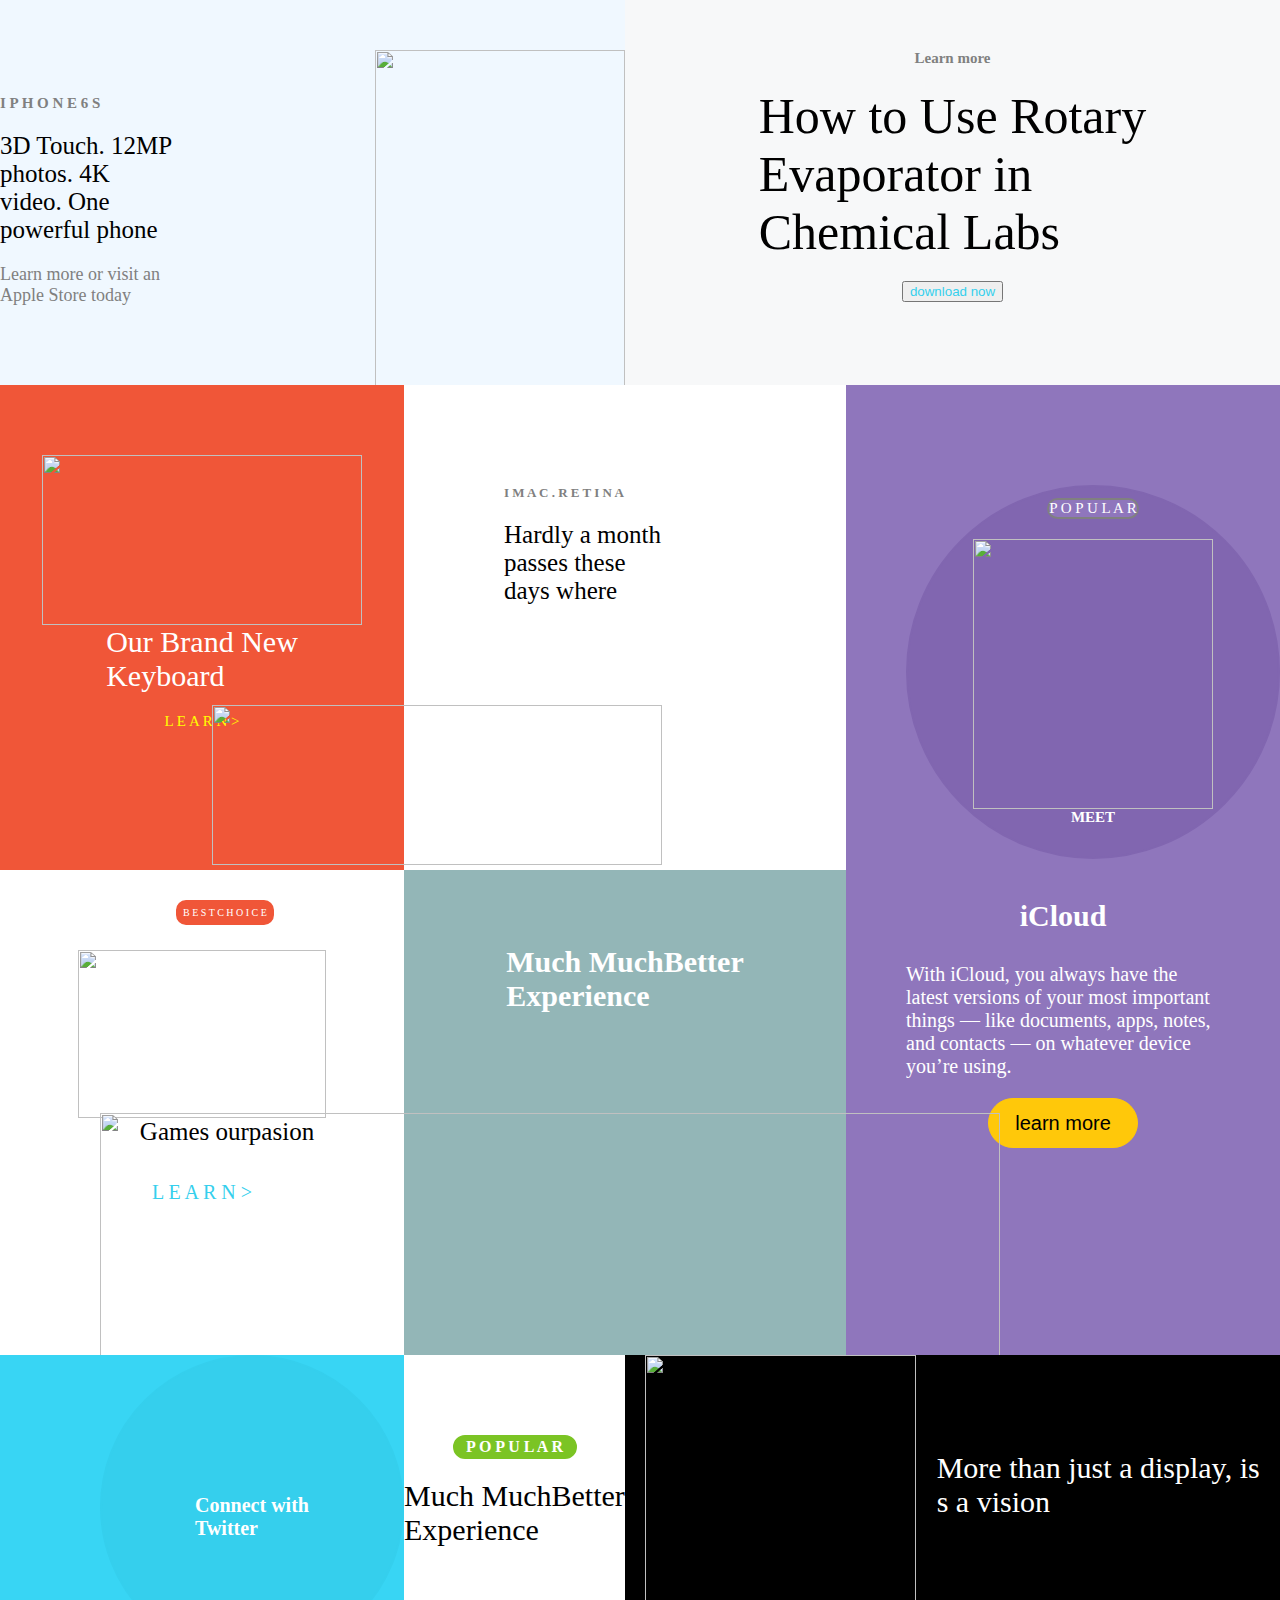
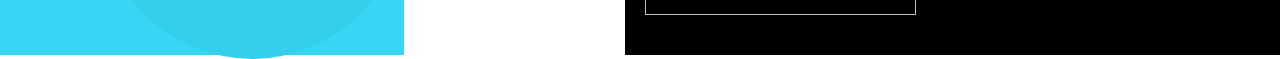
==== website/index.html @ 47e5fe64 "first" ====
<!DOCTYPE html>
<html lang="en">
  <head>
    <meta charset="UTF-8" />
    <meta name="viewport" content="width=device-width, initial-scale=1.0" />
    <link rel="stylesheet" href="index.css" />
    <title>Document</title>
  </head>

  <body>
    <div class="container">
      <div class="item">
        <div class="main-container1">
          <div class="container1">
            <h3>I P H O N E 6 S</h3>
            <p>
              3D Touch. 12MP photos. 4K <br />
              video. One powerful phone
            </p>
            <p class="lear">Learn more or visit an Apple Store today</p>
          </div>
          <img
            class="photo1"
            src="https://uploads-ssl.webflow.com/5bc242f45a5ed923b1704210/5bc2f42d9f9d5c2db96e7aa2_Img.png"
            alt=""
          />
        </div>
      </div>
      <!-- fuisahfuihfu -->
      <div class="item">
        <div class="main-container2">
          <h3>Learn more</h3>
          <p class="how">
            How to Use Rotary <br />
            Evaporator in <br />
            Chemical Labs
          </p>
          <button>download now</button>
        </div>
      </div>
      <!-- 3dah -->
      <div class="item">
        <div class="main-container3">
          <img
            class="photo2"
            src="https://uploads-ssl.webflow.com/5bc242f45a5ed923b1704210/5bc2f42e5b2ebf1f70525e52_Keyboard.png"
            alt=""
          />
          <p class="our">
            Our Brand New <br />
            Keyboard
          </p>
          <p class="learn">L E A R N ></p>
        </div>
      </div>
      <!-- ufhidsafia -->
      <div class="item">
        <div class="main-container4">
          <div class="main">
            <h1 class="imac">I M A C . R E T I N A</h1>
            <p>
              Hardly a month <br />
              passes these <br />
              days where
            </p>

            <img
              class="photo3"
              src="https://uploads-ssl.webflow.com/5bc242f45a5ed923b1704210/5bc4451fac429126a5d9f264_Macintosh.png"
              alt=""
            />
          </div>
          <div class="container2">
            <p class="apple">
              Apple may be experimenting in the virtual reality space. The
              company has been granted a patent for a head-mounted virtual
              reality device that would use the iPhone screen as the display.
            </p>
            <p class="now">D O W N L O A D N O W ></p>
          </div>
        </div>
      </div>
      <!-- fjbshjafb -->
      <div class="item">
        <div class="main2">
          <div class="popular">
            <div class="popu">P O P U L A R</div>

            <img
              class="photo4"
              src="https://uploads-ssl.webflow.com/5bc242f45a5ed923b1704210/5bc2f42de46b0e56a5607bd7_Floppy.png"
              alt=""
            />
            <h3 class="meet">MEET</h3>
          </div>
          <div class="container6">
            <h4 class="cloud">iCloud</h4>
            <p class="with">
              With iCloud, you always have the latest versions of your most
              important things — like documents, apps, notes, and contacts — on
              whatever device you’re using.
            </p>
            <button class="learnmore">learn more</button>
          </div>
        </div>
      </div>
      <!-- fjdsfdhfiostg -->
      <div class="item">
        <div class="main-container5">
          <img
            class="photo5"
            src="https://uploads-ssl.webflow.com/5bc242f45a5ed923b1704210/5bc2f42dccad941a506d145c_Controller.png"
            alt=""
          />
          <p class="games">Games ourpasion</p>
          <p class="lea">L E A R N ></p>
        </div>
      </div>
      <!-- fdshfuia -->
      <div class="item">
        <div class="main-container6">
          <p class="best">B E S T C H O I C E</p>
          <h1 class="pj">
            Much MuchBetter <br />
            Experience
          </h1>

          <img
            class="photo6"
            src="https://uploads-ssl.webflow.com/5bc242f45a5ed923b1704210/5bc2e078ccad94811f6d0da3_iPad%20Pro.png"
            alt=""
          />
        </div>
      </div>

      <!-- fsdoaifs -->
      <div class="item">
        <div class="main-container8">
          <img
            src="https://uploads-ssl.webflow.com/5bc242f45a5ed923b1704210/5bc2f42dac429123bdd925dc_twitter.png"
            alt=""
          />
          <h5 class="connect">
            Connect with <br />
            Twitter
          </h5>
        </div>
      </div>

      <div class="item">
        <div class="main-container9">
          <h4 class="pop">P O P U L A R</h4>
          <p class="much">Much MuchBetter Experience</p>
        </div>
      </div>

      <!-- fkdshfiudsa -->
      <div class="item">
        <div class="main-container10">
          <img
            class="photo8"
            src="https://uploads-ssl.webflow.com/5bc242f45a5ed923b1704210/5bc2f42eccad9470ed6d145d_TV.png"
            alt=""
          />
          <p class="more">
            More than just a display, is <br />
            s a vision
          </p>
        </div>
      </div>
    </div>
  </body>
</html>
---- website/index.css ----
* {
  margin: 0;
}
.container {
  display: grid;
  grid-template-columns: repeat(4, 1fr);
  grid-template-rows: 385px 485px 485px 300px;
}
.item {
  background-color: grey;
}
.item:nth-child(1) {
  grid-column: 1 / span 2;
  background-color: aliceblue;
}
.item:nth-child(2) {
  grid-column: 3 / span 5;

  background-color: #f7f8f9;
}
.item:nth-child(3) {
  grid-column: 1/2;
  background-color: #f05638;
}
.item:nth-child(4) {
  grid-column: 2/4;
  background-color: white;
}
.item:nth-child(5) {
  grid-row: 2/4;
  grid-column: 4/5;
  background-color: #8f76bc;
}
.item:nth-child(6) {
  grid-column: 1/2;
  background-color: white;
}
.item:nth-child(7) {
  grid-column: 2/4;
  background-color: #93b6b7;
}
.item:nth-child(8) {
  grid-column: 1/2;
  background-color: #38d5f4;
}
.item:nth-child(9) {
  grid-column: 2/3;
  background-color: white;
}
.item:nth-child(10) {
  grid-column: 3/5;
  background-color: black;
}
.photo1 {
  width: 250px;
  height: 350px;
  margin-top: 50px;
}
.photo2 {
  width: 320px;
  height: 170px;
}
.photo3 {
  width: 450px;
  height: 160px;
  margin-left: -292px;
  margin-top: 100px;
}
.photo4 {
  width: 240px;
  height: 270px;
}
.photo5 {
  width: 248px;
  height: 168px;
}
.photo6 {
  width: 900px;
  height: 320px;
  margin-top: 100px;
  margin-right: 150px;
}
.photo8 {
  width: 271px;
  height: 260px;
}
.main-container1 {
  display: flex;
  justify-content: center;
  align-items: center;
  gap: 200px;
}

h3 {
  color: grey;
  margin-bottom: 20px;
  font-size: 15px;
}
p {
  font-size: 25px;
}
.lear {
  color: grey;
  font-size: 18px;
  margin-top: 20px;
}
button {
  color: #35cfed;
  margin-top: 20px;
  cursor: pointer;
}
.main-container2 {
  display: flex;
  justify-content: center;
  align-items: center;
  flex-direction: column;
  margin-top: 50px;
}
.how {
  font-size: 50px;
}
.main-container3 {
  display: flex;
  justify-content: center;
  align-items: center;
  flex-direction: column;
  margin-top: 70px;
}
.our {
  color: white;
  font-size: 30px;
}
.learn {
  color: yellow;
  background-color: #f05638;
  font-size: 15px;
  margin-top: 20px;
  cursor: pointer;
}
.main-container4 {
  display: flex;
  gap: 200px;
  padding: 100px;
}
.apple {
  color: grey;
  font-size: 18px;
}
.main {
  display: flex;

  flex-direction: column;
}
.popular {
  border: 2px solid #8166b0;
  width: 370px;
  height: 370px;
  background-color: #8166b0;
  display: flex;
  align-items: center;
  justify-content: center;
  border-radius: 50%;
  margin-left: 60px;
  margin-top: 100px;
  flex-direction: column;
}
.now {
  color: #38d5f4;
  font-size: 12px;
  margin-top: 20px;
  cursor: pointer;
}
.imac {
  color: grey;
  font-size: 13px;
  margin-bottom: 20px;
}
.popu {
  border: 2px solid grey;
  color: white;
  background-color: #8f76bc;
  border-radius: 30px;
  font-size: 15px;
  margin-bottom: 20px;
}
.container6 {
  display: flex;
  justify-content: center;
  align-items: center;
  flex-direction: column;
}
.cloud {
  color: white;
  font-size: 30px;
  margin-top: 40px;
}
.with {
  color: white;
  margin-right: 60px;
  margin-left: 60px;
  margin-top: 30px;
  font-size: 20px;
}
.learnmore {
  border: 1px solid #ffc80a;
  width: 150px;
  height: 50px;
  border-radius: 30px;
  color: black;
  background-color: #ffc80a;
  font-size: 20px;
  cursor: pointer;
}
.meet {
  color: white;
}
.main-container5 {
  display: flex;
  justify-content: center;
  align-items: center;
  flex-direction: column;
  margin-top: 80px;
}
.games {
  color: black;
  margin-left: 50px;
}
.best {
  background-color: #f05638;
  color: white;
  border: 2px solid #f05638;
  font-size: 10px;
  padding: 5px;
  border-radius: 10px;
  margin-left: -800px;
  margin-top: 30px;
}
.lea {
  color: #35cfed;
  margin-top: 35px;
  background-color: white;
  font-size: 20px;
  cursor: pointer;
}
.pj {
  font-size: 30px;
  color: white;
  margin-top: 20px;
}
.main-container6 {
  display: flex;
  justify-content: center;
  align-items: center;
  flex-direction: column;
}
.main-container8 {
  border: 2px solid #35cfed;
  width: 300px;
  height: 300px;
  border-radius: 50%;
  background-color: #35cfed;
  display: flex;
  justify-content: center;
  align-items: center;
  margin-left: 100px;
  flex-direction: column;
}
.connect {
  color: white;
  font-size: 20px;
  margin-top: 20px;
}
.pop {
  border: 2px solid #7bc424;
  width: 120px;
  height: 20px;
  border-radius: 30px;
  color: white;
  background-color: #7bc424;
  display: flex;
  justify-content: center;
  align-items: center;
}
.much {
  font-size: 30px;
  color: black;
  margin-top: 20px;
}
.main-container9 {
  display: flex;
  justify-content: center;
  align-items: center;
  flex-direction: column;
  margin-top: 80px;
}
.more {
  color: white;
  font-size: 30px;
  display: flex;
  justify-content: center;
  align-items: center;
}
.main-container10 {
  display: flex;
  justify-content: space-evenly;
}

@media screen and (max-width: 1000px) {
  .container {
    grid-template-columns: repeat(2, 1fr);
  }

  .item:nth-child(1) {
    grid-column: 1 /5;
  }
  .item:nth-child(2) {
    grid-column: 1 /5;
  }
  .item:nth-child(3) {
    grid-row: 4/3;
  }
  .item:nth-child(4) {
    grid-column: 1 / span 5;
    grid-row: 4 / span 5;
  }
  .item:nth-child(6) {
    grid-row: auto;
    grid-column: 3/5;
  }
  .item:nth-child(5) {
    grid-column-start: 3;
    grid-column-end: 3;
    grid-row-start: 8;
    grid-row-end: 12;
    background-color: #8f76bc;
  }
  .item:nth-child(8) {
    grid-column: 1/2;
    grid-row-start: 8;
    background-color: #38d5f4;
  }
  .item:nth-child(9) {
    grid-column: 1/5;
    background-color: white;
  }
  .item:nth-child(10) {
    grid-column: 1/5;
    background-color: black;
  }
  .much {
    color: black;
  }
  .pj {
    color: black;
  }
  .main-container5 {
    width: 404px;
    height: 485px;
  }
  .item:nth-child(7) {
    grid-column: 3/1;
    grid-row-start: 8;
    background-color: #38d5f4;
    background-color: #93b6b7;
    display: none;
  }
}
@media screen and (max-width: 600px) {
  .container {
    grid-template-columns: repeat(1, 1fr);
  }

  .item:nth-child(1) {
    grid-column: 1 /5;
    background-color: aliceblue;
  }
  .item:nth-child(2) {
    grid-column: 1 /5;
    grid-row: 2 / 2;

    background-color: #f7f8f9;
  }
  .item:nth-child(3) {
    grid-column: 1/5;
    background-color: #f05638;
  }
  .item:nth-child(4) {
    grid-column: 1/5;
    background-color: white;
  }
  .item:nth-child(5) {
    grid-row: 1/5;
    grid-row: 4/5;
    display: none;
    background-color: #8f76bc;
  }
  .item:nth-child(6) {
    grid-column: 1/2;
    background-color: white;
  }
  .item:nth-child(7) {
    grid-column: 2/4;
    background-color: #93b6b7;
  }
  .item:nth-child(8) {
    grid-column: 1/5;
    background-color: #38d5f4;
  }
  .item:nth-child(9) {
    grid-column: 1/5;
    background-color: white;
  }
  .item:nth-child(10) {
    grid-column: 1/5;
    background-color: black;
  }
  .main-container1 {
    display: flex;
    justify-content: center;
    align-items: center;
    flex-direction: column;
    gap: 10px;
  }
}
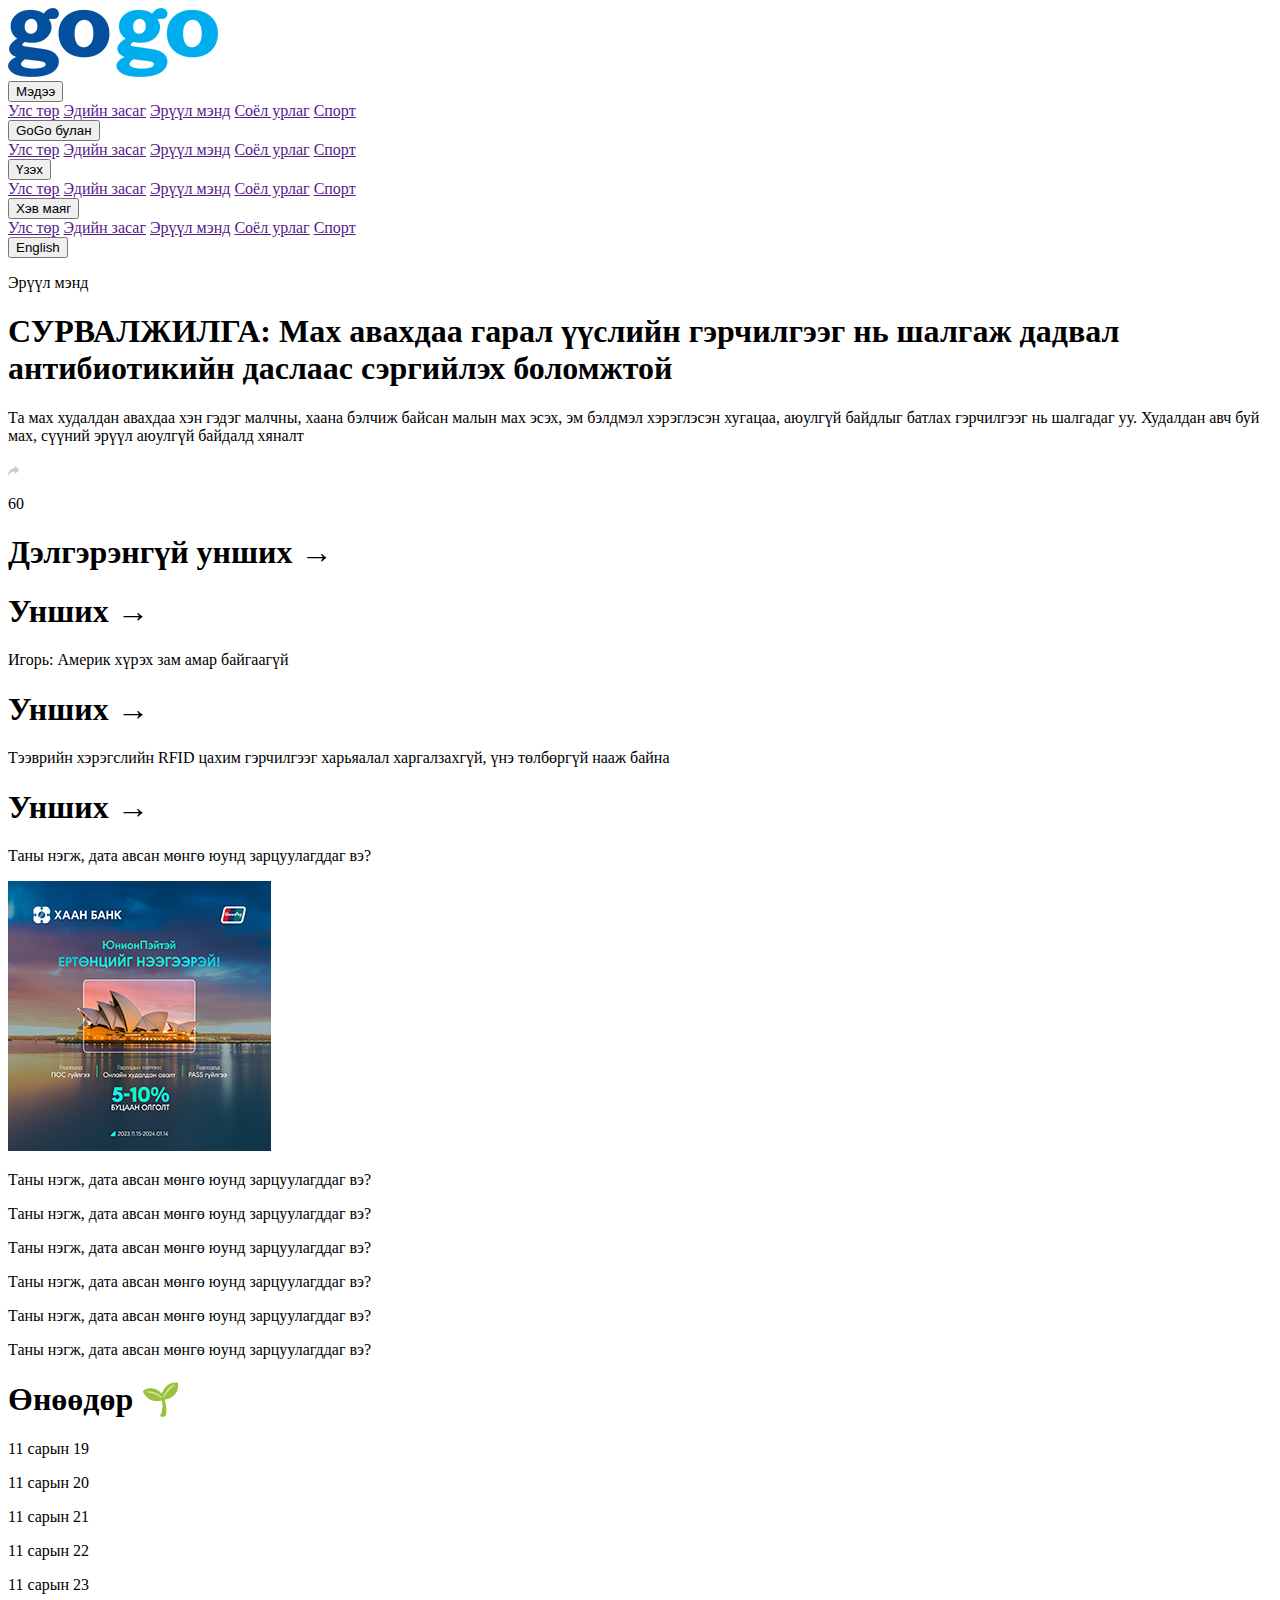
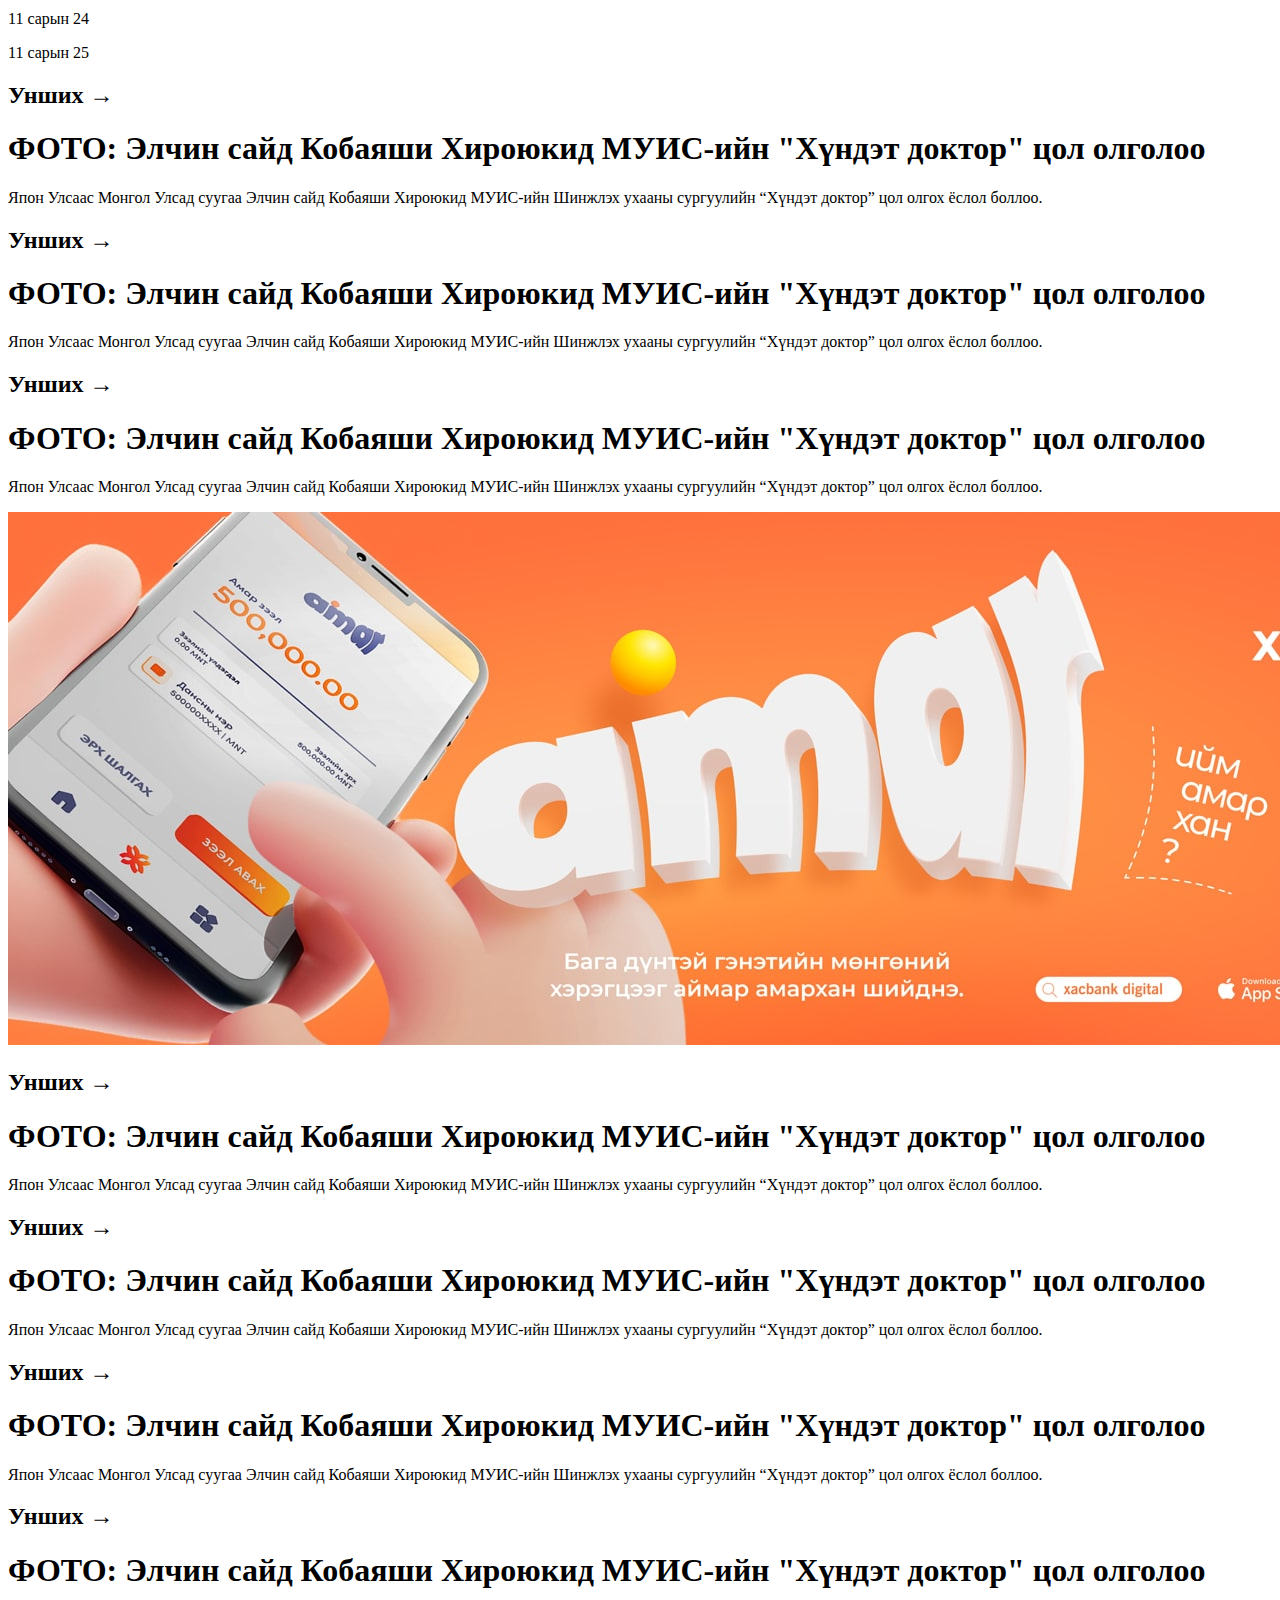
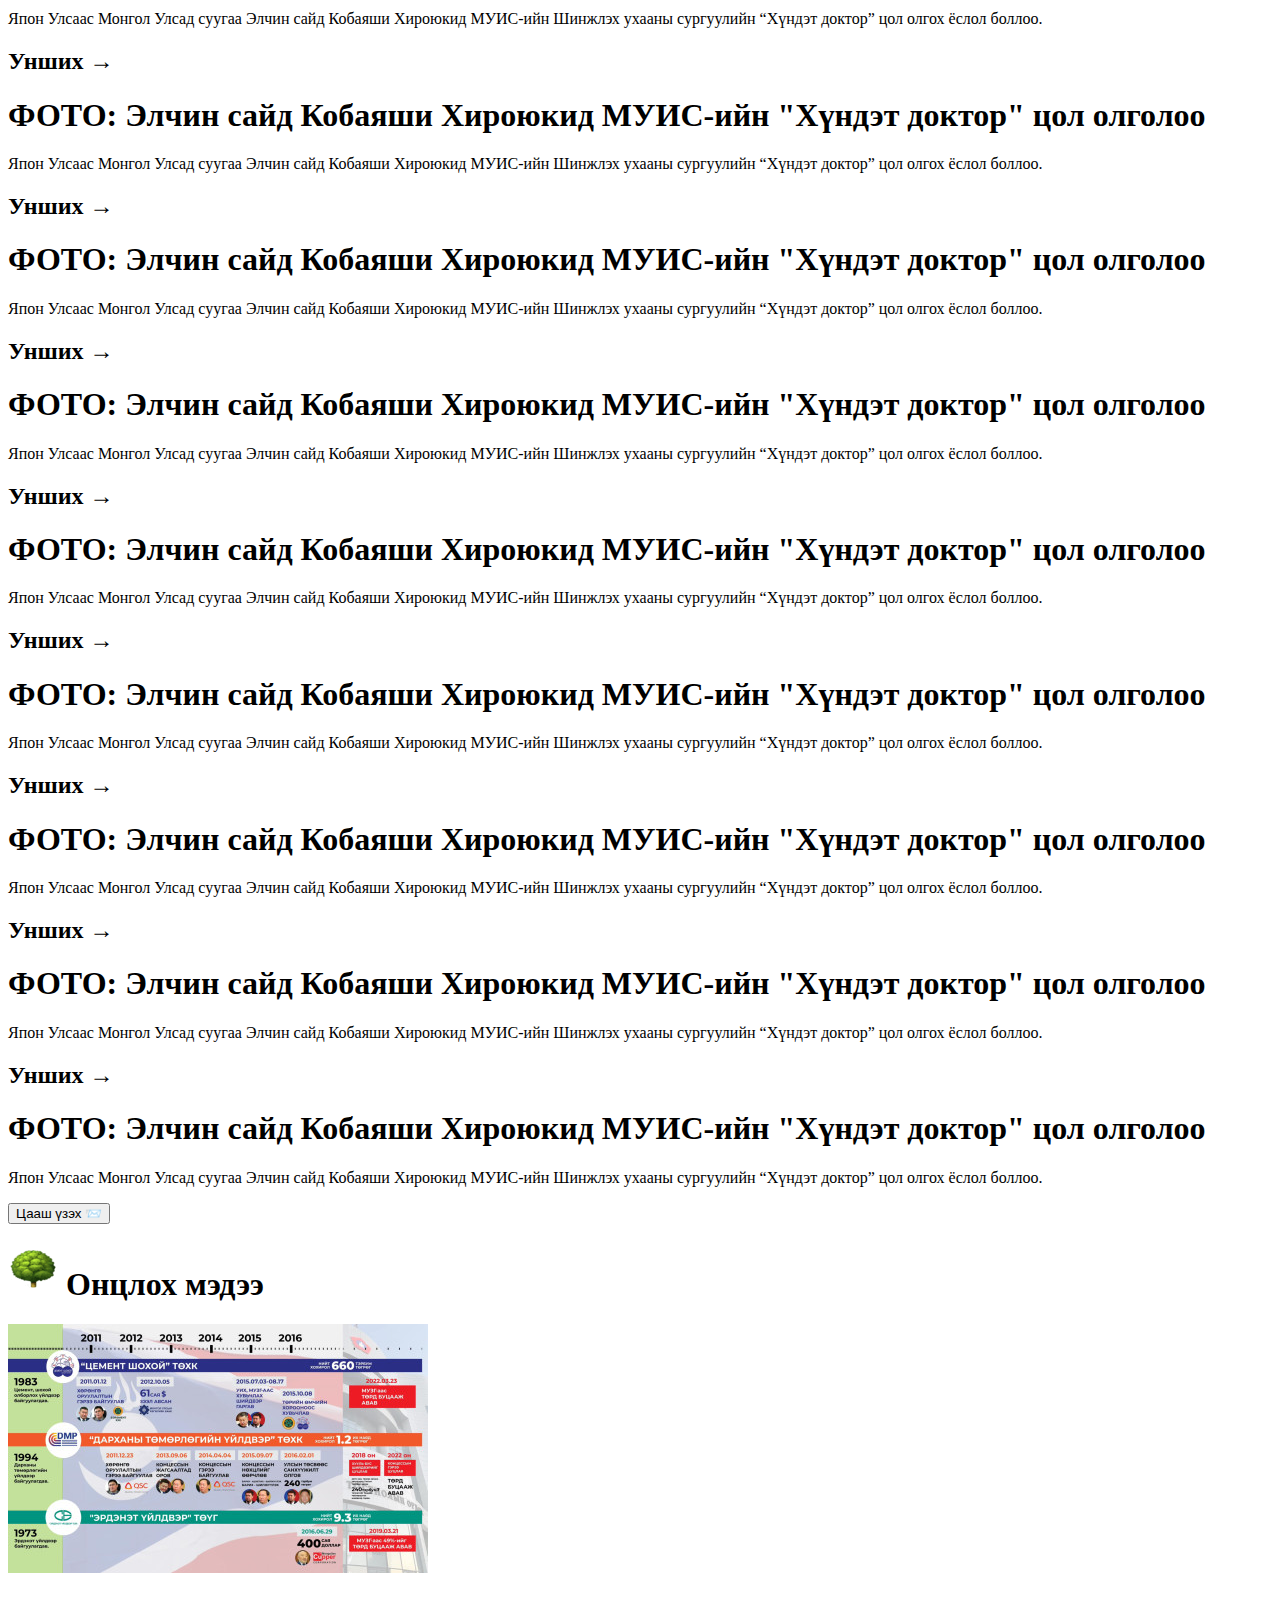
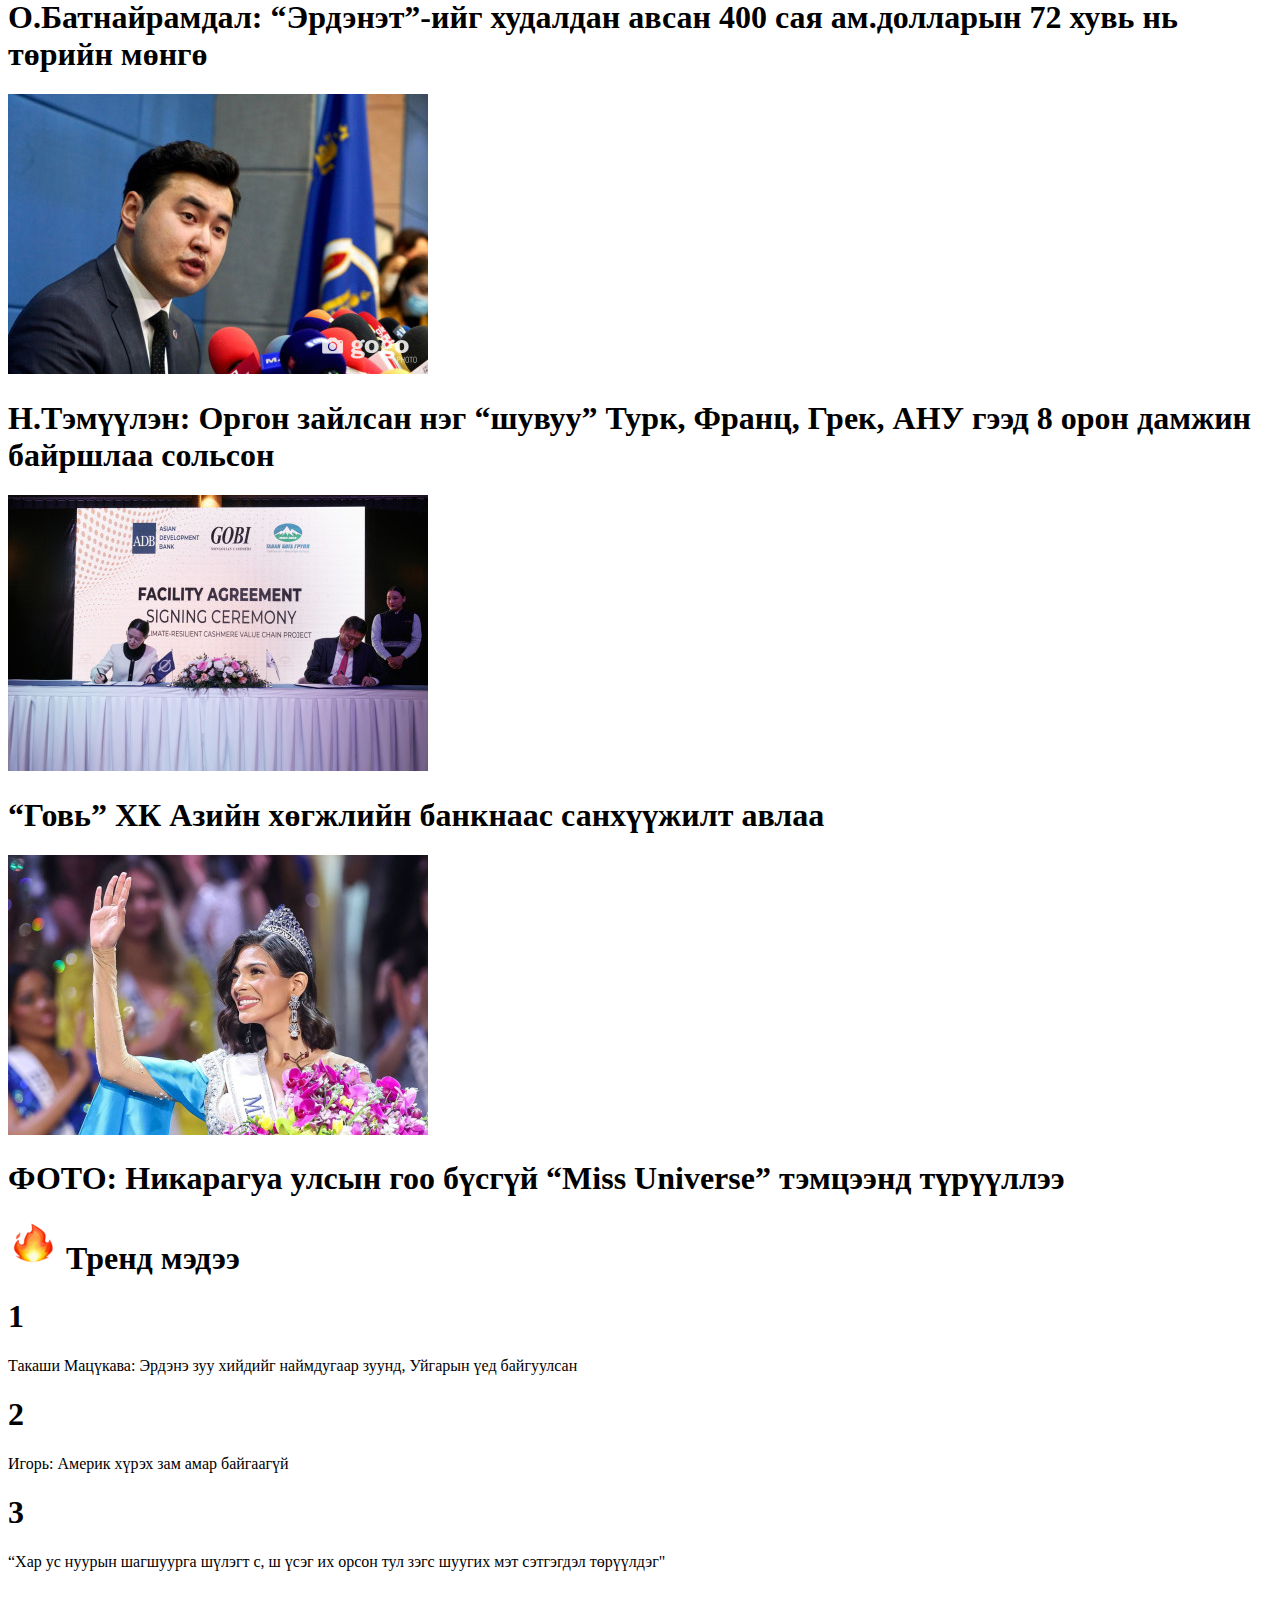
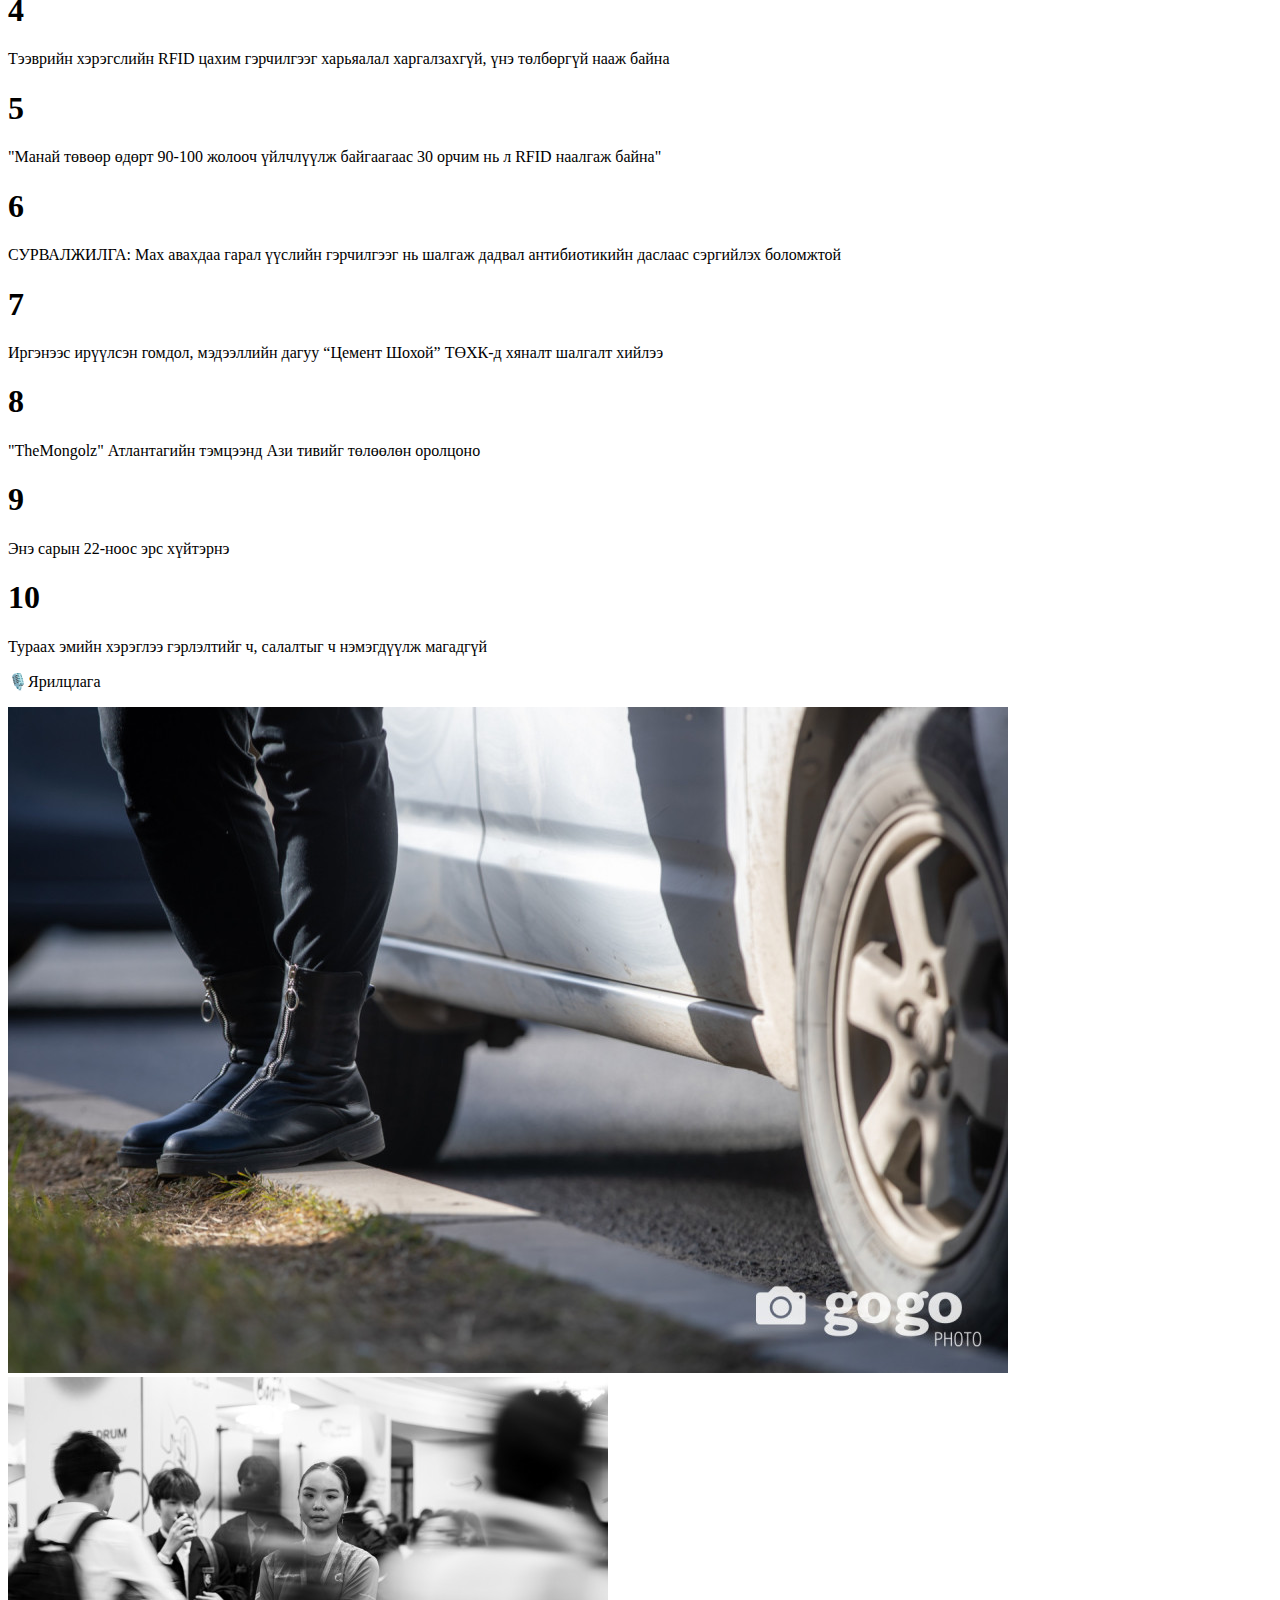
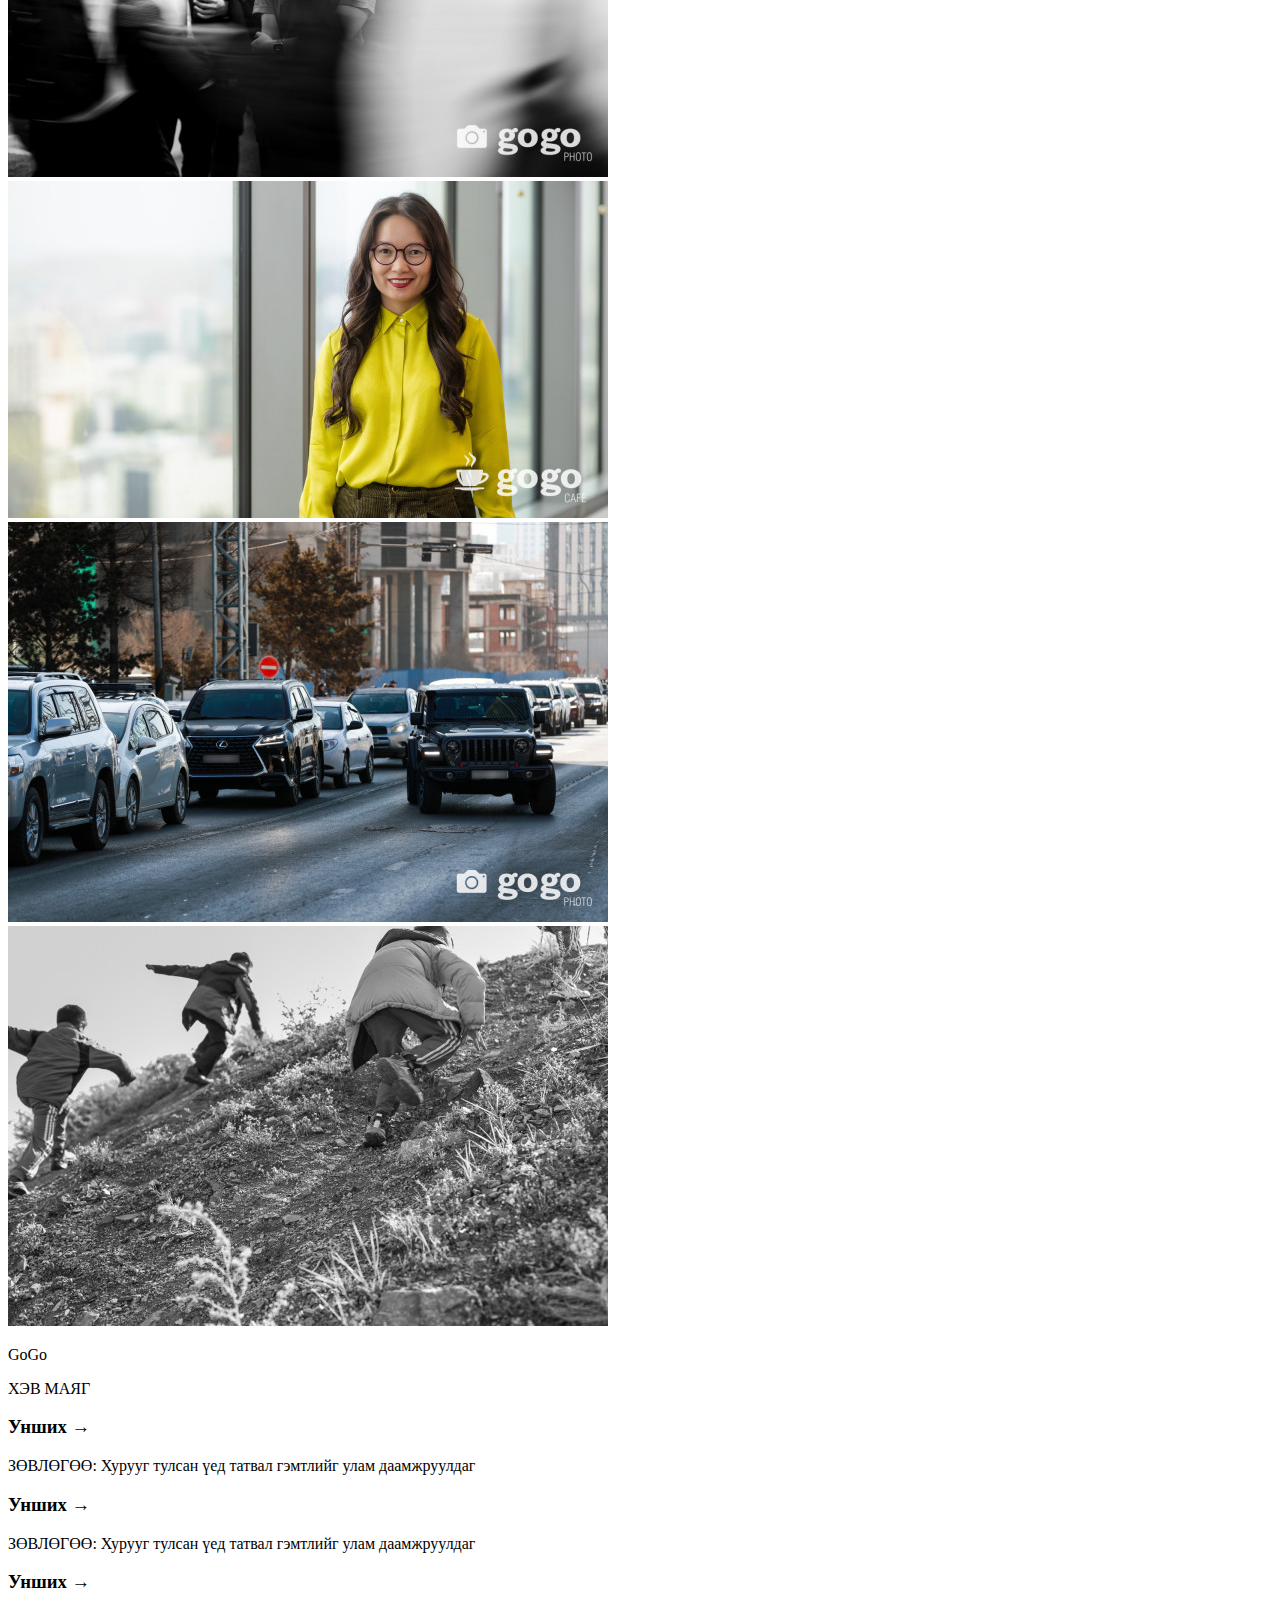
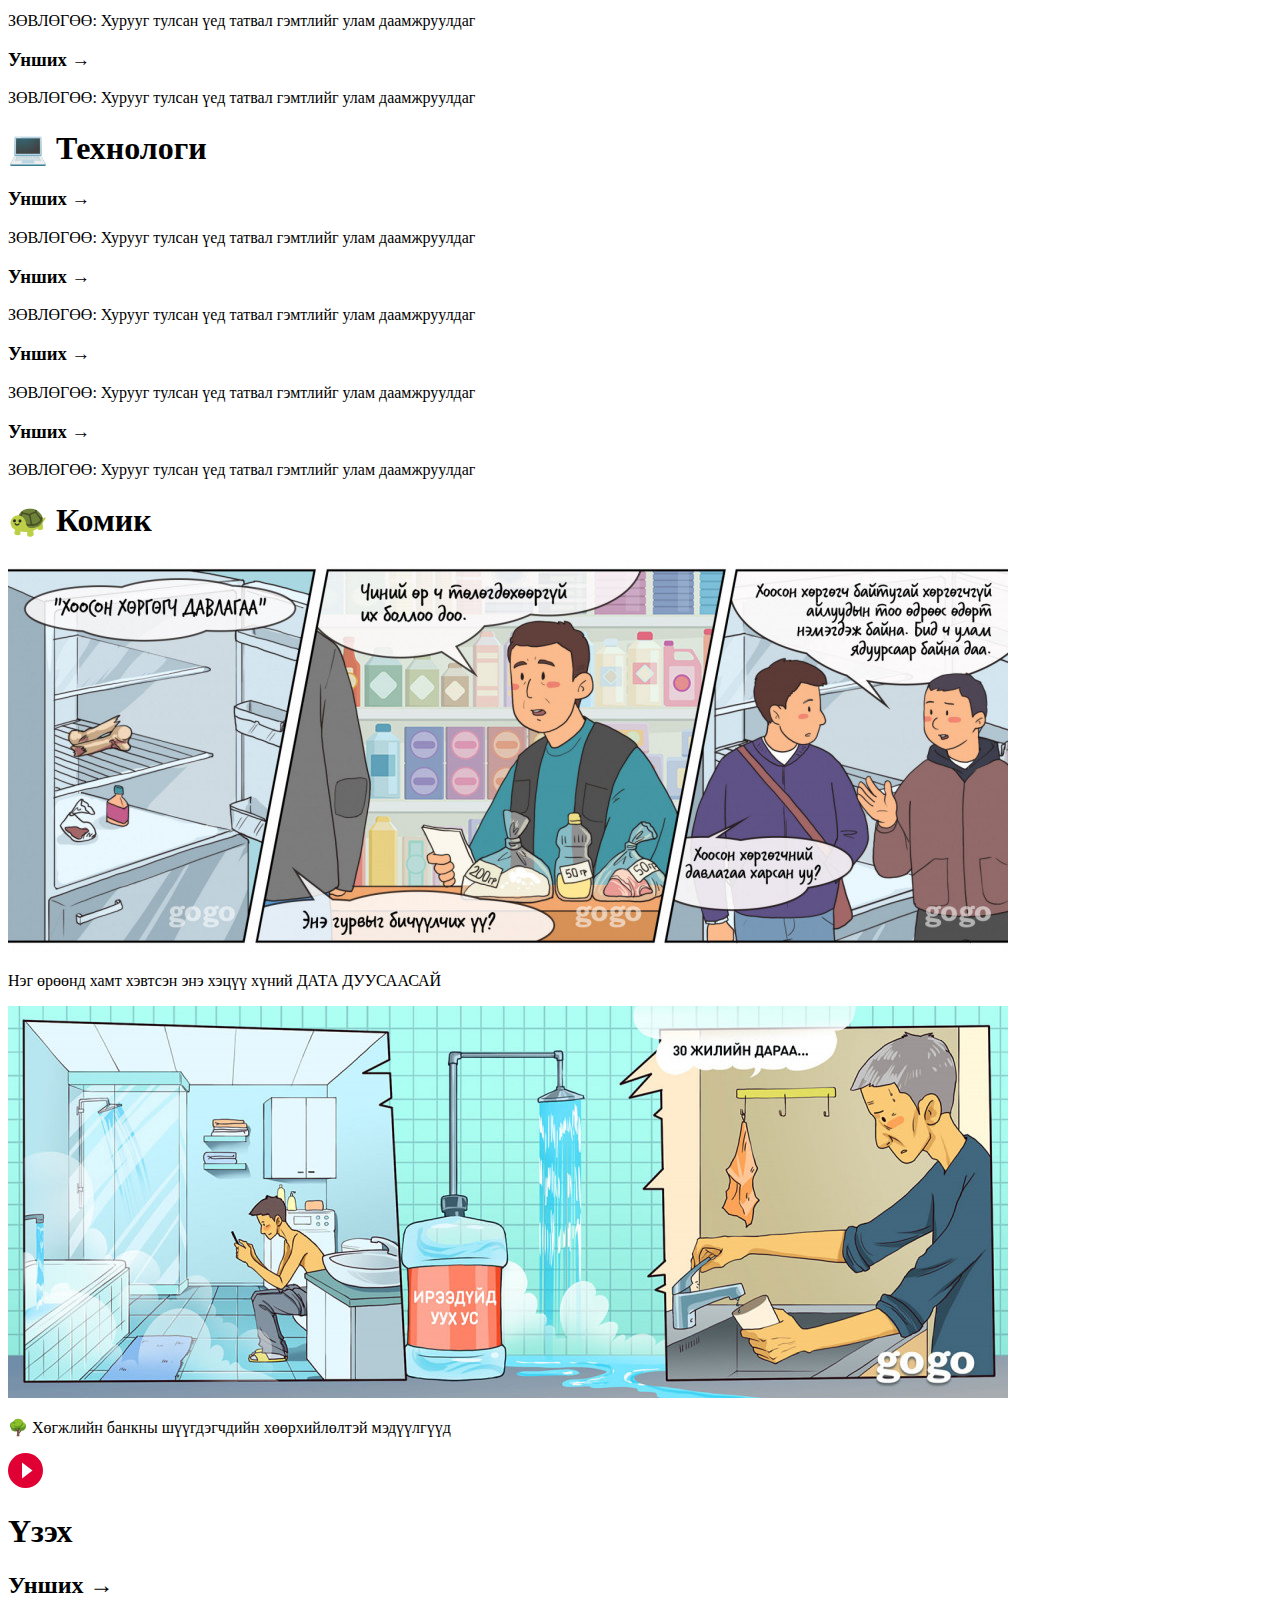
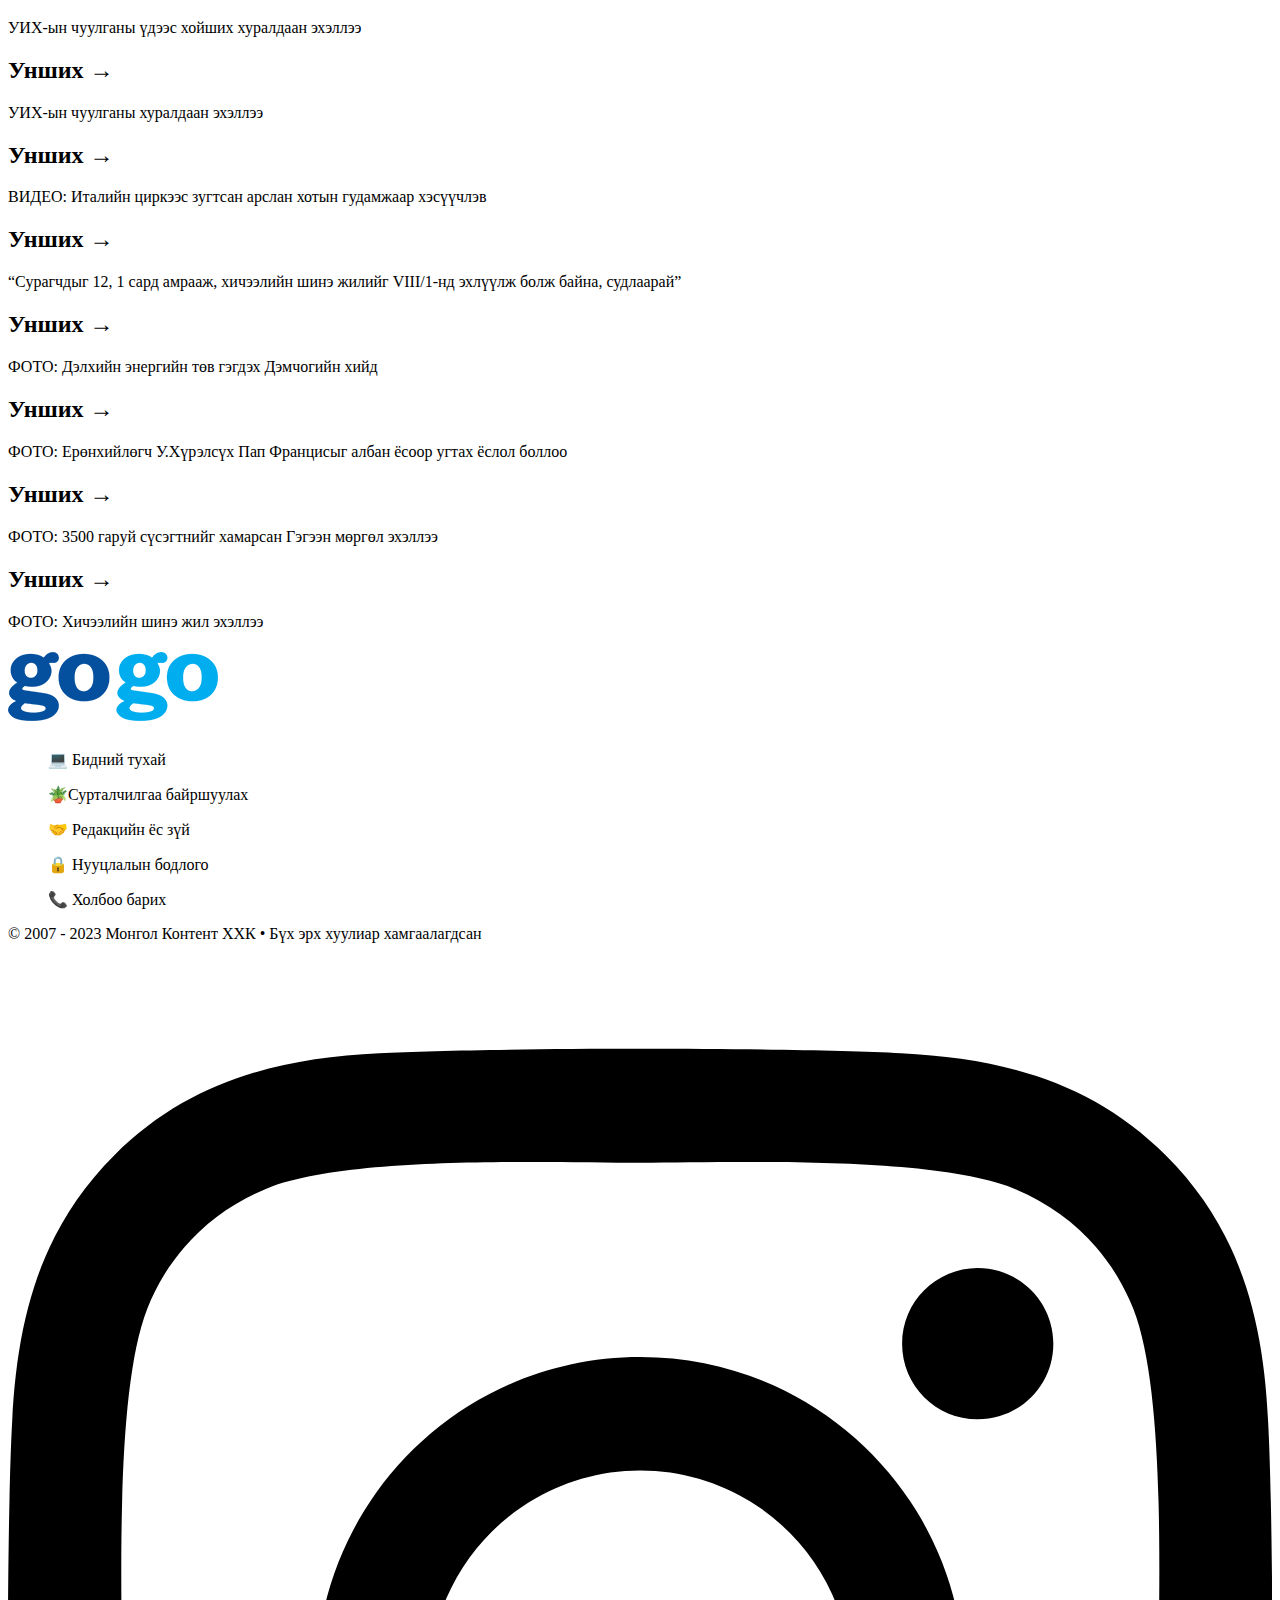
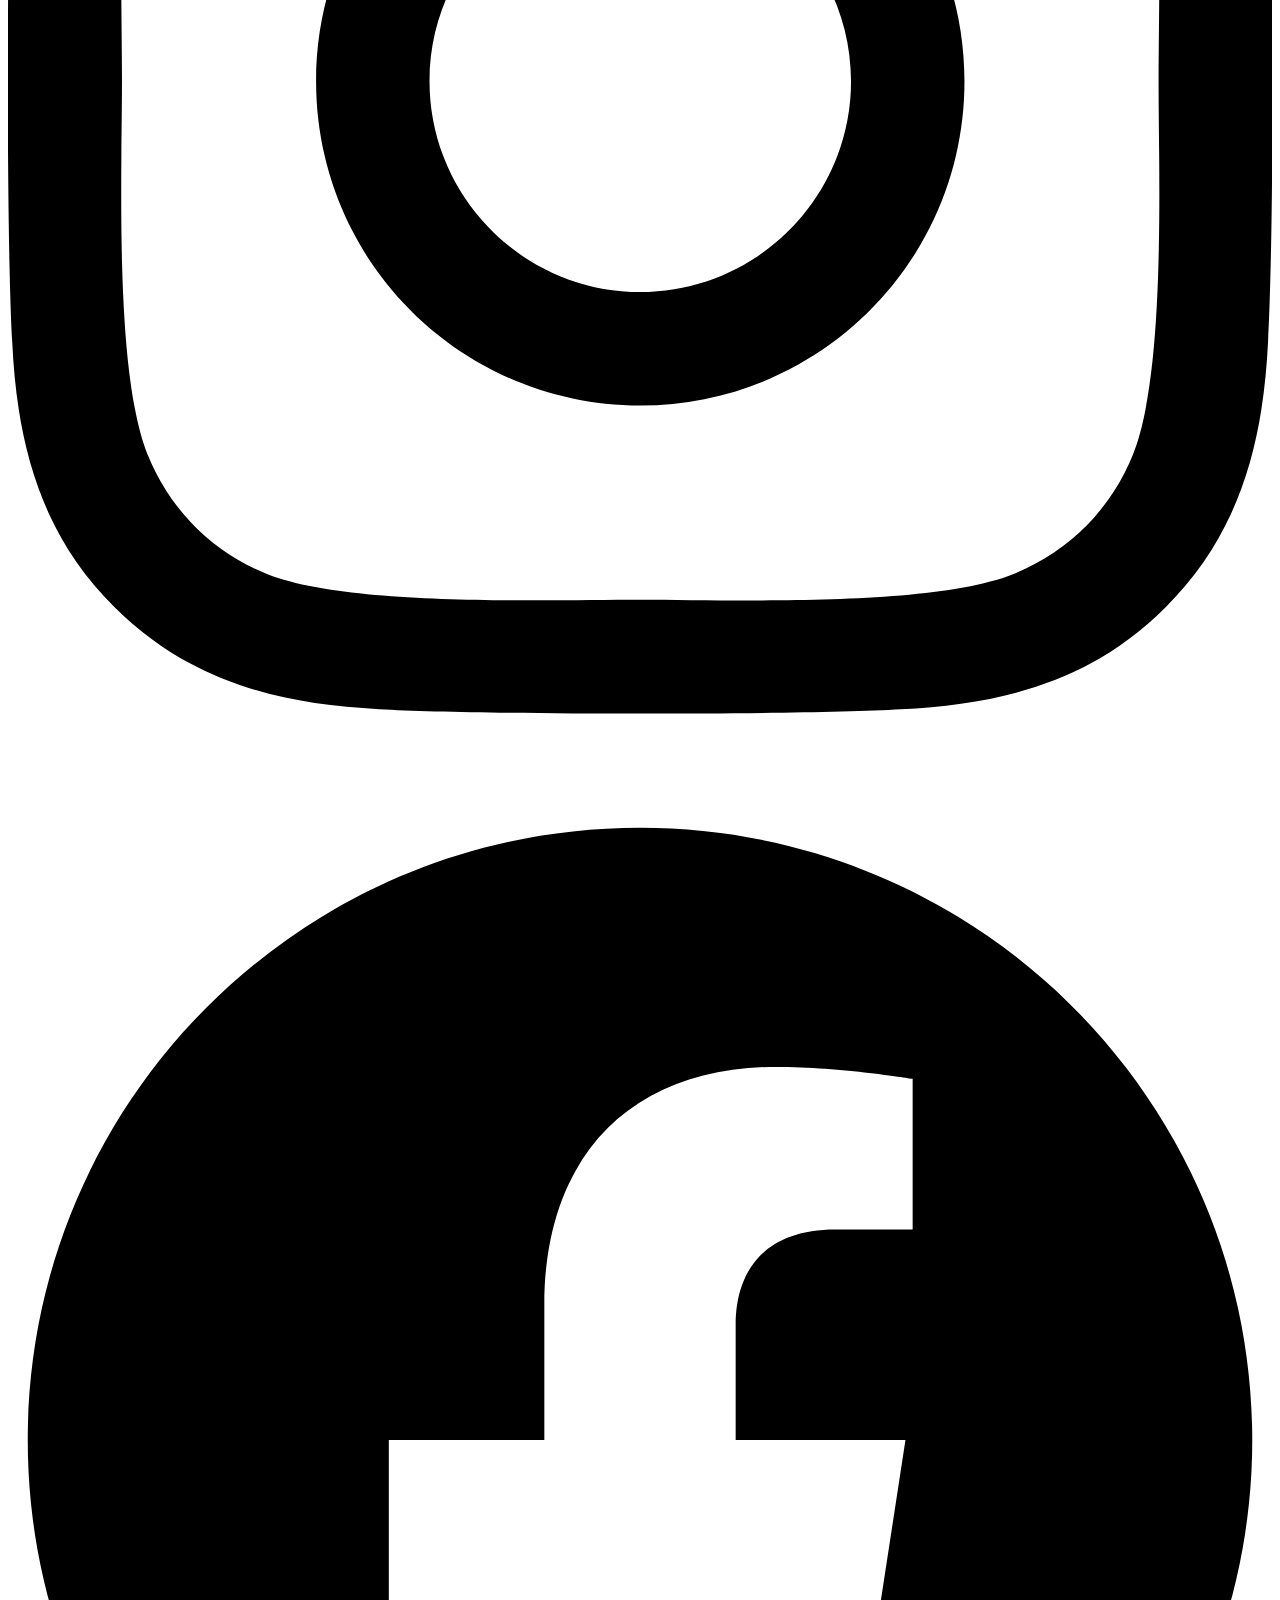
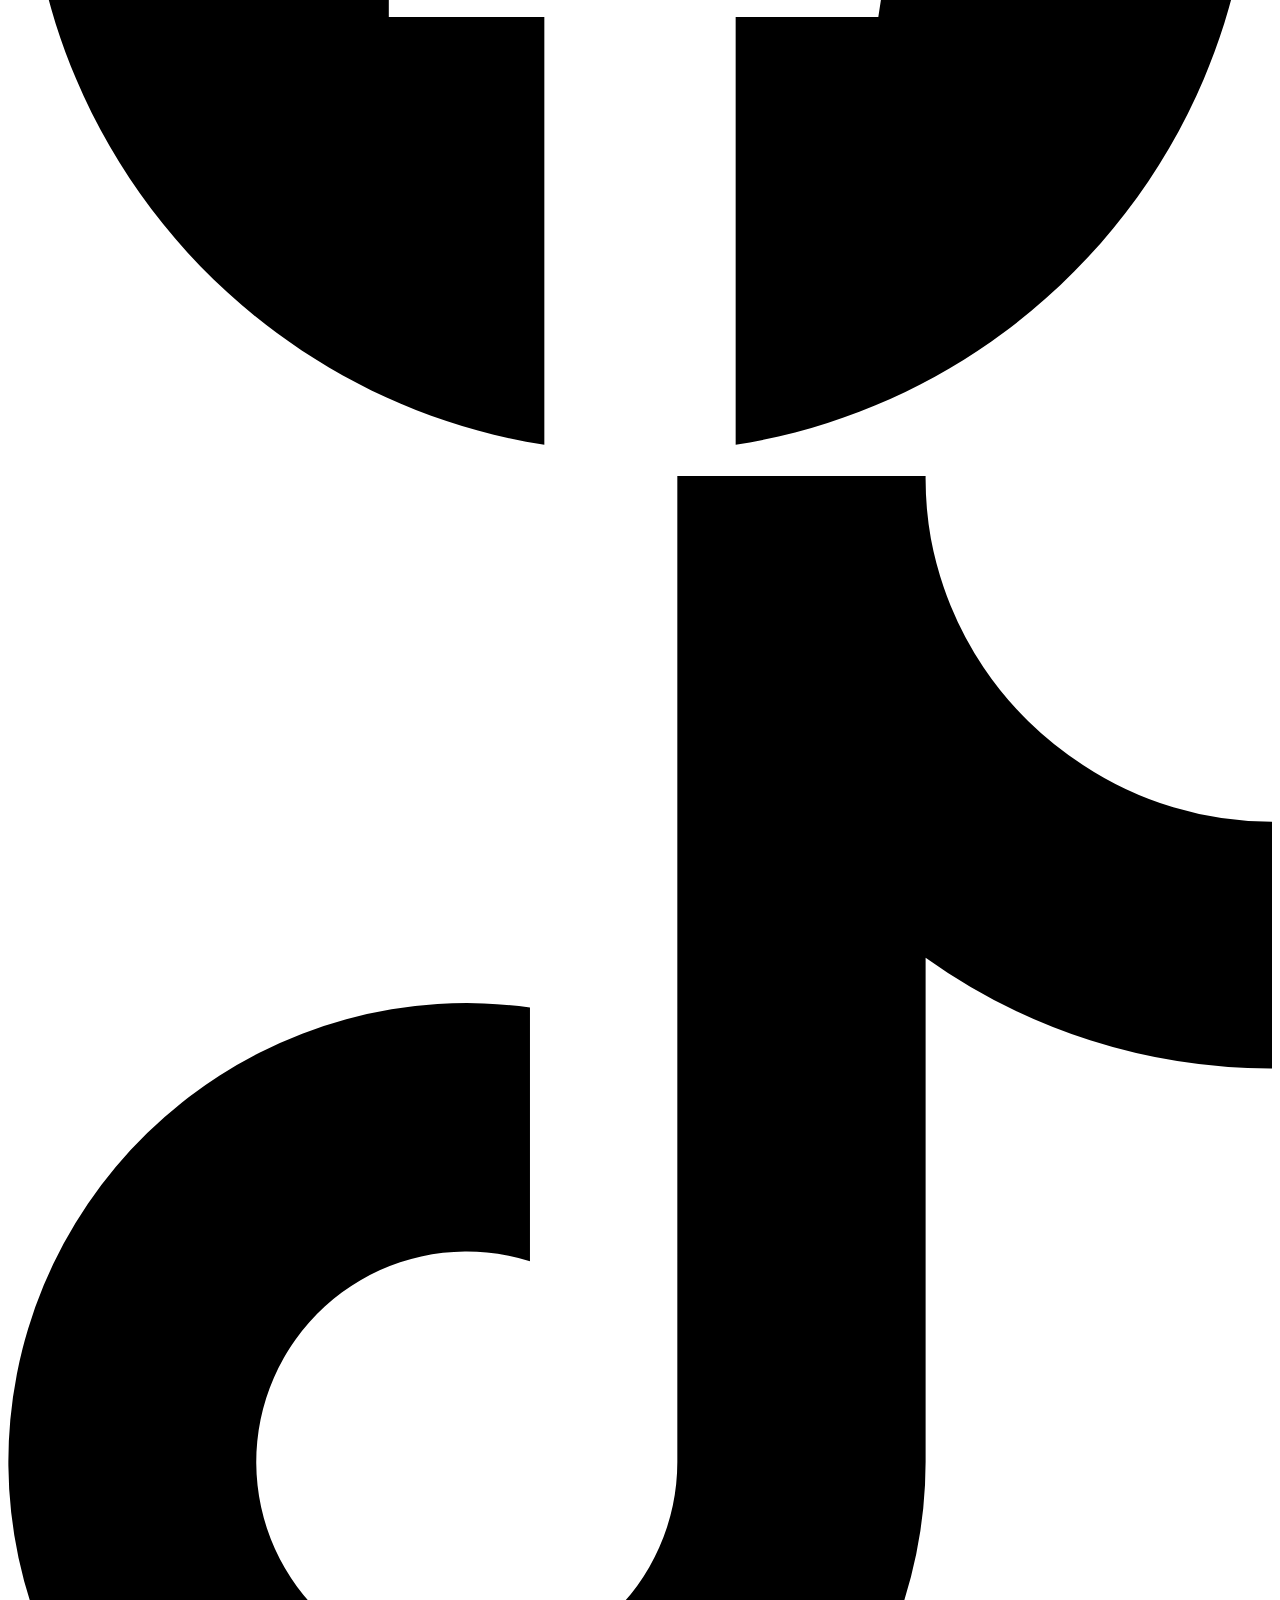
==== commit f9f8d08d: "index.html" ====
--- a/website/index.html
+++ b/website/index.html
@@ -3,171 +3,930 @@
   <head>
     <meta charset="UTF-8" />
     <meta name="viewport" content="width=device-width, initial-scale=1.0" />
-    <link rel="stylesheet" href="index.css" />
-    <title>Document</title>
+
+    <link rel="stylesheet" href="gogo.css" />
+    <link 
+    rel="stylesheet"
+    href=link rel="stylesheet" href="https://cdnjs.cloudflare.com/ajax/libs/font-awesome/6.4.2/css/all.min.css" 
+    integrity="sha512-z3gLpd7yknf1YoNbCzqRKc4qyor8gaKU1qmn+CShxbuBusANI9QpRohGBreCFkKxLhei6S9CQXFEbbKuqLg0DA==" crossorigin="anonymous" referrerpolicy="no-referrer" />
+
+    <title>gogo</title>
   </head>
 
   <body>
-    <div class="container">
-      <div class="item">
-        <div class="main-container1">
-          <div class="container1">
-            <h3>I P H O N E 6 S</h3>
-            <p>
-              3D Touch. 12MP photos. 4K <br />
-              video. One powerful phone
+ <header>
+  <div class="gogo-a">
+
+
+    <div class="gogooo"><img class="gogoo" src="gogo-logo.345096b3.png" alt=""></div>
+<div class="dropdown">
+  <button class="button"> Мэдээ  </button>
+  <div class="content">
+
+    <a href=""> Улс төр</a>
+    <a href="">   Эдийн засаг</a>
+    <a href="">    Эрүүл мэнд</a>
+    <a href="">    Соёл урлаг</a>
+    <a href="">    Спорт</a>
+
+  </div>
+
+
+</div>
+<div class="dropdown">
+  <button class="button"> GoGo булан  </button>
+  <div class="content1">
+
+    <a href=""> Улс төр</a>
+    <a href="">   Эдийн засаг</a>
+    <a href="">    Эрүүл мэнд</a>
+    <a href="">    Соёл урлаг</a>
+    <a href="">    Спорт</a>
+
+  </div>
+
+
+</div>
+<div class="dropdown">
+  <button class="button">Үзэх  </button>
+  <div class="content2">
+
+    <a href=""> Улс төр</a>
+    <a href="">   Эдийн засаг</a>
+    <a href="">    Эрүүл мэнд</a>
+    <a href="">    Соёл урлаг</a>
+    <a href="">    Спорт</a>
+
+  </div>
+
+
+</div>
+<div class="dropdown">
+  <button class="button"> Хэв маяг  
+  </button>
+  <div class="content3">
+
+    <a href=""> Улс төр</a>
+    <a href="">   Эдийн засаг</a>
+    <a href="">    Эрүүл мэнд</a>
+    <a href="">    Соёл урлаг</a>
+    <a href="">    Спорт</a>
+
+  </div>
+
+
+</div>
+<div class="dropdown">
+  <button class="button">English</button>
+
+  </div>
+
+
+</div>
+    </div>
+
+  </div>    
+
+
+ </header>
+
+    <div class="main-container">
+      <div class="container">
+        <div class="cont">
+          <div class="cont1">
+            <div class="paddin20">
+              <p class="border-orange">Эрүүл мэнд</p>
+
+              <h1>
+                СУРВАЛЖИЛГА: Мах авахдаа гарал үүслийн гэрчилгээг нь шалгаж
+                дадвал антибиотикийн даслаас сэргийлэх боломжтой
+              </h1>
+              <p class="bgcolor-grey">
+                Та мах худалдан авахдаа хэн гэдэг малчны, хаана бэлчиж байсан
+                малын мах эсэх, эм бэлдмэл хэрэглэсэн хугацаа, аюулгүй байдлыг
+                батлах гэрчилгээг нь шалгадаг уу. Худалдан авч буй мах, сүүний
+                эрүүл аюулгүй байдалд хяналт
+              </p>
+              <div class="shareee">
+                <img class="share" src="share-gray.f2280499.svg" alt="" />
+                <p>60</p>
+                <i class="fa-solid fa-house"></i>
+              </div>
+            </div>
+          </div>
+       
+          <div class="cont2">
+              <h1>Дэлгэрэнгүй унших →</h1>
+       
+            </div>
+        </div>
+
+
+        <div class="main-card">
+          <div class="card1">
+            <h1>Унших →</h1>
+    
+            <p class="igori">Игорь: Америк хүрэх зам амар байгаагүй</p>
+         
+          </div>
+          <div class="card1">
+            <h1>Унших →</h1>
+            <p class="igori">
+              Тээврийн хэрэгслийн RFID цахим гэрчилгээг харьяалал харгалзахгүй,
+              үнэ төлбөргүй нааж байна
             </p>
-            <p class="lear">Learn more or visit an Apple Store today</p>
-          </div>
-          <img
-            class="photo1"
-            src="https://uploads-ssl.webflow.com/5bc242f45a5ed923b1704210/5bc2f42d9f9d5c2db96e7aa2_Img.png"
-            alt=""
-          />
-        </div>
-      </div>
-      <!-- fuisahfuihfu -->
-      <div class="item">
-        <div class="main-container2">
-          <h3>Learn more</h3>
-          <p class="how">
-            How to Use Rotary <br />
-            Evaporator in <br />
-            Chemical Labs
-          </p>
-          <button>download now</button>
-        </div>
-      </div>
-      <!-- 3dah -->
-      <div class="item">
-        <div class="main-container3">
-          <img
-            class="photo2"
-            src="https://uploads-ssl.webflow.com/5bc242f45a5ed923b1704210/5bc2f42e5b2ebf1f70525e52_Keyboard.png"
-            alt=""
-          />
-          <p class="our">
-            Our Brand New <br />
-            Keyboard
-          </p>
-          <p class="learn">L E A R N ></p>
-        </div>
-      </div>
-      <!-- ufhidsafia -->
-      <div class="item">
-        <div class="main-container4">
-          <div class="main">
-            <h1 class="imac">I M A C . R E T I N A</h1>
-            <p>
-              Hardly a month <br />
-              passes these <br />
-              days where
+            
+          </div>
+          <div class="card5">
+            <h1>Унших →</h1>
+            <p class="igori">
+              Таны нэгж, дата авсан мөнгө юунд зарцуулагддаг вэ?
             </p>
-
-            <img
-              class="photo3"
-              src="https://uploads-ssl.webflow.com/5bc242f45a5ed923b1704210/5bc4451fac429126a5d9f264_Macintosh.png"
-              alt=""
-            />
-          </div>
-          <div class="container2">
-            <p class="apple">
-              Apple may be experimenting in the virtual reality space. The
-              company has been granted a patent for a head-mounted virtual
-              reality device that would use the iPhone screen as the display.
-            </p>
-            <p class="now">D O W N L O A D N O W ></p>
-          </div>
-        </div>
-      </div>
-      <!-- fjbshjafb -->
-      <div class="item">
-        <div class="main2">
-          <div class="popular">
-            <div class="popu">P O P U L A R</div>
-
-            <img
-              class="photo4"
-              src="https://uploads-ssl.webflow.com/5bc242f45a5ed923b1704210/5bc2f42de46b0e56a5607bd7_Floppy.png"
-              alt=""
-            />
-            <h3 class="meet">MEET</h3>
-          </div>
-          <div class="container6">
-            <h4 class="cloud">iCloud</h4>
-            <p class="with">
-              With iCloud, you always have the latest versions of your most
-              important things — like documents, apps, notes, and contacts — on
-              whatever device you’re using.
-            </p>
-            <button class="learnmore">learn more</button>
-          </div>
-        </div>
-      </div>
-      <!-- fjdsfdhfiostg -->
-      <div class="item">
-        <div class="main-container5">
-          <img
-            class="photo5"
-            src="https://uploads-ssl.webflow.com/5bc242f45a5ed923b1704210/5bc2f42dccad941a506d145c_Controller.png"
-            alt=""
-          />
-          <p class="games">Games ourpasion</p>
-          <p class="lea">L E A R N ></p>
-        </div>
-      </div>
-      <!-- fdshfuia -->
-      <div class="item">
-        <div class="main-container6">
-          <p class="best">B E S T C H O I C E</p>
-          <h1 class="pj">
-            Much MuchBetter <br />
-            Experience
-          </h1>
-
-          <img
-            class="photo6"
-            src="https://uploads-ssl.webflow.com/5bc242f45a5ed923b1704210/5bc2e078ccad94811f6d0da3_iPad%20Pro.png"
-            alt=""
-          />
-        </div>
-      </div>
-
-      <!-- fsdoaifs -->
-      <div class="item">
-        <div class="main-container8">
-          <img
-            src="https://uploads-ssl.webflow.com/5bc242f45a5ed923b1704210/5bc2f42dac429123bdd925dc_twitter.png"
-            alt=""
-          />
-          <h5 class="connect">
-            Connect with <br />
-            Twitter
-          </h5>
-        </div>
-      </div>
-
-      <div class="item">
-        <div class="main-container9">
-          <h4 class="pop">P O P U L A R</h4>
-          <p class="much">Much MuchBetter Experience</p>
-        </div>
-      </div>
-
-      <!-- fkdshfiudsa -->
-      <div class="item">
-        <div class="main-container10">
-          <img
-            class="photo8"
-            src="https://uploads-ssl.webflow.com/5bc242f45a5ed923b1704210/5bc2f42eccad9470ed6d145d_TV.png"
-            alt=""
-          />
-          <p class="more">
-            More than just a display, is <br />
-            s a vision
-          </p>
+          </div>
+          <div class="card">
+            <img class="haan" src="haan banner.jpg" alt="" />
+            <p></p>
+          </div>
         </div>
       </div>
     </div>
+    <div class="main-container2">
+      <div class="header2">
+
+    
+        <div class="card12">
+   <p>          Таны нэгж, дата авсан мөнгө юунд зарцуулагддаг вэ?</p>
+  
+        </div>
+        <div class="card13">
+          <p>          Таны нэгж, дата авсан мөнгө юунд зарцуулагддаг вэ?</p>
+         
+               </div>
+               <div class="card14">
+                <p>          Таны нэгж, дата авсан мөнгө юунд зарцуулагддаг вэ?</p>
+               
+                     </div>
+                     <div class="card15">
+                      <p>          Таны нэгж, дата авсан мөнгө юунд зарцуулагддаг вэ?</p>
+                     
+                           </div>
+                           <div class="card16">
+                            <p>          Таны нэгж, дата авсан мөнгө юунд зарцуулагддаг вэ?</p>
+                           
+                                 </div>
+                                 <div class="card12">
+                                  <p>          Таны нэгж, дата авсан мөнгө юунд зарцуулагддаг вэ?</p>
+                                 
+                                       </div>
+                                      </div>
+      </div>
+  
+    <!-- juyttygiy89y -->
+    <div class="huushee">
+      <div class="main-container3">
+        <div class="main3-head">
+          <h1>Өнөөдөр 🌱</h1>
+          <div class="main-tuvug">
+<div class="hahha">
+
+  <div class="tuvug">
+<div>
+  <p class="tavag-ta">11 сарын 19    </p>
+</div>
+
+<div>
+
+  <p class="tavag">11 сарын 20</p>
+</div>
+  <div>
+
+    <p class="tavag">11 сарын 21</p>     
+  </div>
+  <div>
+
+    <p class="tavag">11 сарын 22</p>
+  </div>
+  <div>
+
+    <p class="tavag">11 сарын 23</p>
+  </div>
+  <div>
+
+    <p class="tavag">11 сарын 24</p>
+  </div>
+  <div class="tavaguud">
+
+    <p class="tavag">11 сарын 25</p>
+  </div>
+  
+  </div>
+</div>
+          </div>
+
+
+        </div>
+        <div class="container3">
+          <div class="card3">
+
+
+            <div class="main-card3-photo">
+              <div class="card3-photo">
+     
+               <h2>Унших →</h2> </div>
+                <div class="card3-h1-p">  
+                  <h1>
+                    ФОТО: Элчин сайд Кобаяши Хироюкид МУИС-ийн "Хүндэт доктор" цол
+                    олголоо
+                  </h1>
+                  <p>
+                    Япон Улсаас Монгол Улсад суугаа Элчин сайд Кобаяши Хироюкид
+                    МУИС-ийн Шинжлэх ухааны сургуулийн “Хүндэт доктор” цол олгох
+                    ёслол боллоо.
+                  </p>
+              </div>
+            </div>
+          
+           
+          </div>
+          <div class="card3">
+            <div class="main-card3-photo">
+              <div class="card4-photo">
+           
+               <h2>Унших →</h2> </div>
+                <div class="card3-h1-p">  
+                  <h1>
+                    ФОТО: Элчин сайд Кобаяши Хироюкид МУИС-ийн "Хүндэт доктор" цол
+                    олголоо
+                  </h1>
+                  <p>
+                    Япон Улсаас Монгол Улсад суугаа Элчин сайд Кобаяши Хироюкид
+                    МУИС-ийн Шинжлэх ухааны сургуулийн “Хүндэт доктор” цол олгох
+                    ёслол боллоо.
+                  </p>
+              </div>
+            </div>
+          </div>
+          <div class="card3">
+            <div class="main-card3-photo">
+              <div class="card5-photo">
+           
+               <h2>Унших →</h2> </div>
+                <div class="card3-h1-p">  
+                  <h1>
+                    ФОТО: Элчин сайд Кобаяши Хироюкид МУИС-ийн "Хүндэт доктор" цол
+                    олголоо
+                  </h1>
+                  <p>
+                    Япон Улсаас Монгол Улсад суугаа Элчин сайд Кобаяши Хироюкид
+                    МУИС-ийн Шинжлэх ухааны сургуулийн “Хүндэт доктор” цол олгох
+                    ёслол боллоо.
+                  </p>
+              </div>
+            </div>
+          </div>
+          <div class="card3">
+            <img class="card3-photo-amar" src="amar.jpg" alt="" />
+          </div>
+          <div class="card3">
+            <div class="main-card3-photo">
+              <div class="card6-photo">
+           
+               <h2>Унших →</h2> </div>
+                <div class="card3-h1-p">  
+                  <h1>
+                    ФОТО: Элчин сайд Кобаяши Хироюкид МУИС-ийн "Хүндэт доктор" цол
+                    олголоо
+                  </h1>
+                  <p>
+                    Япон Улсаас Монгол Улсад суугаа Элчин сайд Кобаяши Хироюкид
+                    МУИС-ийн Шинжлэх ухааны сургуулийн “Хүндэт доктор” цол олгох
+                    ёслол боллоо.
+                  </p>
+              </div>
+            </div>
+          </div>
+          <div class="card3">
+            <div class="main-card3-photo">
+              <div class="card7-photo">
+           
+               <h2>Унших →</h2> </div>
+                <div class="card3-h1-p">  
+                  <h1>
+                    ФОТО: Элчин сайд Кобаяши Хироюкид МУИС-ийн "Хүндэт доктор" цол
+                    олголоо
+                  </h1>
+                  <p>
+                    Япон Улсаас Монгол Улсад суугаа Элчин сайд Кобаяши Хироюкид
+                    МУИС-ийн Шинжлэх ухааны сургуулийн “Хүндэт доктор” цол олгох
+                    ёслол боллоо.
+                  </p>
+              </div>
+            </div>
+          </div>
+          <div class="card3">
+            <div class="main-card3-photo">
+              <div class="card8-photo">
+           
+               <h2>Унших →</h2> </div>
+                <div class="card3-h1-p">  
+                  <h1>
+                    ФОТО: Элчин сайд Кобаяши Хироюкид МУИС-ийн "Хүндэт доктор" цол
+                    олголоо
+                  </h1>
+                  <p>
+                    Япон Улсаас Монгол Улсад суугаа Элчин сайд Кобаяши Хироюкид
+                    МУИС-ийн Шинжлэх ухааны сургуулийн “Хүндэт доктор” цол олгох
+                    ёслол боллоо.
+                  </p>
+              </div>
+            </div>
+          </div>
+          <div class="card3">
+            <div class="main-card3-photo">
+              <div class="card9-photo">
+           
+               <h2>Унших →</h2> </div>
+                <div class="card3-h1-p">  
+                  <h1>
+                    ФОТО: Элчин сайд Кобаяши Хироюкид МУИС-ийн "Хүндэт доктор" цол
+                    олголоо
+                  </h1>
+                  <p>
+                    Япон Улсаас Монгол Улсад суугаа Элчин сайд Кобаяши Хироюкид
+                    МУИС-ийн Шинжлэх ухааны сургуулийн “Хүндэт доктор” цол олгох
+                    ёслол боллоо.
+                  </p>
+              </div>
+            </div>
+          </div>
+          <div class="card3">
+            <div class="main-card3-photo">
+              <div class="card10-photo">
+           
+               <h2>Унших →</h2> </div>
+                <div class="card3-h1-p">  
+                  <h1>
+                    ФОТО: Элчин сайд Кобаяши Хироюкид МУИС-ийн "Хүндэт доктор" цол
+                    олголоо
+                  </h1>
+                  <p>
+                    Япон Улсаас Монгол Улсад суугаа Элчин сайд Кобаяши Хироюкид
+                    МУИС-ийн Шинжлэх ухааны сургуулийн “Хүндэт доктор” цол олгох
+                    ёслол боллоо.
+                  </p>
+              </div>
+            </div>
+          </div>
+          <div class="card3">
+            <div class="main-card3-photo">
+              <div class="card11-photo">
+           
+               <h2>Унших →</h2> </div>
+                <div class="card3-h1-p">  
+                  <h1>
+                    ФОТО: Элчин сайд Кобаяши Хироюкид МУИС-ийн "Хүндэт доктор" цол
+                    олголоо
+                  </h1>
+                  <p>
+                    Япон Улсаас Монгол Улсад суугаа Элчин сайд Кобаяши Хироюкид
+                    МУИС-ийн Шинжлэх ухааны сургуулийн “Хүндэт доктор” цол олгох
+                    ёслол боллоо.
+                  </p>
+              </div>
+            </div>
+          </div>
+          <div class="card3">
+            <div class="main-card3-photo">
+              <div class="card12-photo">
+           
+               <h2>Унших →</h2> </div>
+                <div class="card3-h1-p">  
+                  <h1>
+                    ФОТО: Элчин сайд Кобаяши Хироюкид МУИС-ийн "Хүндэт доктор" цол
+                    олголоо
+                  </h1>
+                  <p>
+                    Япон Улсаас Монгол Улсад суугаа Элчин сайд Кобаяши Хироюкид
+                    МУИС-ийн Шинжлэх ухааны сургуулийн “Хүндэт доктор” цол олгох
+                    ёслол боллоо.
+                  </p>
+              </div>
+            </div>
+          </div>
+          <div class="card3">
+            <div class="main-card3-photo">
+              <div class="card13-photo">
+           
+               <h2>Унших →</h2> </div>
+                <div class="card3-h1-p">  
+                  <h1>
+                    ФОТО: Элчин сайд Кобаяши Хироюкид МУИС-ийн "Хүндэт доктор" цол
+                    олголоо
+                  </h1>
+                  <p>
+                    Япон Улсаас Монгол Улсад суугаа Элчин сайд Кобаяши Хироюкид
+                    МУИС-ийн Шинжлэх ухааны сургуулийн “Хүндэт доктор” цол олгох
+                    ёслол боллоо.
+                  </p>
+              </div>
+            </div>
+          </div>
+          <div class="card3">
+            <div class="main-card3-photo">
+              <div class="card14-photo">
+           
+               <h2>Унших →</h2> </div>
+                <div class="card3-h1-p">  
+                  <h1>
+                    ФОТО: Элчин сайд Кобаяши Хироюкид МУИС-ийн "Хүндэт доктор" цол
+                    олголоо
+                  </h1>
+                  <p>
+                    Япон Улсаас Монгол Улсад суугаа Элчин сайд Кобаяши Хироюкид
+                    МУИС-ийн Шинжлэх ухааны сургуулийн “Хүндэт доктор” цол олгох
+                    ёслол боллоо.
+                  </p>
+              </div>
+            </div>
+          </div>
+          <div class="card3">
+            <div class="main-card3-photo">
+              <div class="card15-photo">
+           
+               <h2>Унших →</h2> </div>
+                <div class="card3-h1-p">  
+                  <h1>
+                    ФОТО: Элчин сайд Кобаяши Хироюкид МУИС-ийн "Хүндэт доктор" цол
+                    олголоо
+                  </h1>
+                  <p>
+                    Япон Улсаас Монгол Улсад суугаа Элчин сайд Кобаяши Хироюкид
+                    МУИС-ийн Шинжлэх ухааны сургуулийн “Хүндэт доктор” цол олгох
+                    ёслол боллоо.
+                  </p>
+              </div>
+            </div>
+          </div>
+          <div class="card3">
+            <div class="main-card3-photo">
+              <div class="card16-photo">
+           
+               <h2>Унших →</h2> </div>
+                <div class="card3-h1-p">  
+                  <h1>
+                    ФОТО: Элчин сайд Кобаяши Хироюкид МУИС-ийн "Хүндэт доктор" цол
+                    олголоо
+                  </h1>
+                  <p>
+                    Япон Улсаас Монгол Улсад суугаа Элчин сайд Кобаяши Хироюкид
+                    МУИС-ийн Шинжлэх ухааны сургуулийн “Хүндэт доктор” цол олгох
+                    ёслол боллоо.
+                  </p>
+              </div>
+            </div>
+          </div>
+          <div class="card3">
+            <div class="main-card3-photo">
+              <div class="card17-photo">
+           
+               <h2>Унших →</h2> </div>
+                <div class="card3-h1-p">  
+                  <h1>
+                    ФОТО: Элчин сайд Кобаяши Хироюкид МУИС-ийн "Хүндэт доктор" цол
+                    олголоо
+                  </h1>
+                  <p>
+                    Япон Улсаас Монгол Улсад суугаа Элчин сайд Кобаяши Хироюкид
+                    МУИС-ийн Шинжлэх ухааны сургуулийн “Хүндэт доктор” цол олгох
+                    ёслол боллоо.
+                  </p>
+              </div>
+            </div>
+          </div>
+          <button>
+            Цааш үзэх 📨
+        
+          </button>
+        </div>
+      </div>
+      <div class="main-card2">
+        <h1>
+          <img src="tree.png" alt="" />
+          Онцлох мэдээ
+        </h1>
+        <div class="card4">
+          <img class="main-card-photo" src="erdenet.jpeg" alt="" />
+          <div>
+            <h1>
+              О.Батнайрамдал: “Эрдэнэт”-ийг худалдан авсан 400 сая ам.долларын
+              72 хувь нь төрийн мөнгө
+            </h1>
+          </div>
+        </div>
+        <div class="card4">
+          <img class="main-card-photo" src="temuuulen.jpeg" alt="" />
+          <div>
+            <h1>
+              Н.Тэмүүлэн: Оргон зайлсан нэг “шувуу” Турк, Франц, Грек, АНУ гээд
+              8 орон дамжин байршлаа сольсон
+            </h1>
+          </div>
+        </div>
+        <div class="card4">
+          <img class="main-card-photo" src="gobi.jpeg" alt="" />
+          <div>
+            <h1>“Говь” ХК Азийн хөгжлийн банкнаас санхүүжилт авлаа</h1>
+          </div>
+        </div>
+        <div class="card4">
+          <img class="main-card-photo" src="miss.jpeg" alt="" />
+          <div>
+            <h1>
+              ФОТО: Никарагуа улсын гоо бүсгүй “Miss Universe” тэмцээнд
+              түрүүллээ
+            </h1>
+          </div>
+          <div class="trend">
+            <div class="trend-list">
+
+              <h1><img src="gal2.png" alt="">
+                Тренд мэдээ
+              </h1>
+              <div class="trend-list1">
+                <h1>1</h1>
+                <p>
+                  Такаши Мацүкава: Эрдэнэ зуу хийдийг наймдугаар зуунд, Уйгарын үед байгуулсан
+                </p>
+              </div>
+              <div class="trend-list1">
+                <h1>2</h1>
+                <p>
+                  
+                  Игорь: Америк хүрэх зам амар байгаагүй
+              
+                </p>
+              </div>
+              <div class="trend-list1">
+                <h1>3</h1>
+                <p>
+                  
+                  “Хар ус нуурын шагшуурга шүлэгт с, ш үсэг их орсон тул зэгс шуугих мэт сэтгэгдэл төрүүлдэг"
+             
+                </p>
+              </div>
+              <div class="trend-list1">
+                <h1>4</h1>
+                <p>
+                  
+                  Тээврийн хэрэгслийн RFID цахим гэрчилгээг харьяалал харгалзахгүй, үнэ төлбөргүй нааж байна
+                 
+                </p>
+              </div>
+              <div class="trend-list1">
+         
+
+                  <h1>5</h1>
+                  <p>
+                    
+                    "Манай төвөөр өдөрт 90-100 жолооч үйлчлүүлж байгаагаас 30 орчим нь л RFID наалгаж байна"
+  
+                  </p>
+              
+                </div>
+              <div class="trend-list1">
+                <h1>6</h1>
+                <p>
+                  
+                  СУРВАЛЖИЛГА: Мах авахдаа гарал үүслийн гэрчилгээг нь шалгаж дадвал антибиотикийн даслаас сэргийлэх боломжтой
+
+                </p>
+              </div>
+              <div class="trend-list1">
+                <h1>7</h1>
+                <p>
+                  
+                  Иргэнээс ирүүлсэн гомдол, мэдээллийн дагуу “Цемент Шохой” ТӨХК-д хяналт шалгалт хийлээ
+
+                </p>
+              </div>
+              <div class="trend-list1">
+                <h1>8</h1>
+                <p>
+                  
+                  "TheMongolz" Атлантагийн тэмцээнд Ази тивийг төлөөлөн оролцоно
+  
+                </p>
+              </div>
+              <div class="trend-list1">
+                <h1>9</h1>
+                <p>
+                  
+                  Энэ сарын 22-ноос эрс хүйтэрнэ
+        
+                </p>
+              </div>
+              <div class="trend-list1">
+                <h1>10</h1>
+                <p>
+                  
+                  Тураах эмийн хэрэглээ гэрлэлтийг ч, салалтыг ч нэмэгдүүлж магадгүй
+
+                </p>
+              </div>
+              
+            </div>
+            
+            
+          </div>
+          
+        </div>
+        
+      </div>
+    </div>
+    <div class="yriltslaga">
+      <header class="sul">
+        
+
+      <p>🎙️Ярилцлага</p>
+    </header>
+      <div class="main2-container">
+        <div class="box1">
+
+          <img class="photo-gutal" src="gutal-2-114624-5309337451.jpeg" alt="">
+        </div>
+        <div class="box2">
+          <img class="ariun-photo" src="ariun.jpeg" alt="">
+        </div>
+        <div class="box3">
+          <img class="ariun-photo"  src="tselmeg.jpeg" alt="">
+        </div>
+        <div class="box4">
+          <img class="ariun-photo"  src="mashin.jpeg" alt="">
+        </div>
+        <div   class="box5">
+          <img class="ariun-photo" src="aavto.jpeg" alt=""></div>
+    
+
+
+      </div>
+    </div>
+    <div class="main3-container">
+      <div class="hev">
+        <div class="hev-mayg">
+
+          <p class="gogo">GoGo </p>
+          <p class="hebiin"> ХЭВ МАЯГ</p>
+        </div>
+        
+        <div class="main-card">
+          <div class="cards">
+            
+            <div class="card-photo11">
+              <h3>Унших →</h3>
+            </div>           
+            <div class="grey-border">
+            <p class="igori">
+              ЗӨВЛӨГӨӨ: Хурууг тулсан үед татвал гэмтлийг улам даамжруулдаг
+            </p>
+            </div>
+          </div>
+          <div class="cards">
+            
+            <div class="card-photo12">
+              <h3>Унших →</h3>
+            </div>           
+            <div class="grey-border">
+            <p class="igori">
+              ЗӨВЛӨГӨӨ: Хурууг тулсан үед татвал гэмтлийг улам даамжруулдаг
+            </p>
+            </div>
+          </div>
+          <div class="cards">
+            
+            <div class="card-photo13">
+              <h3>Унших →</h3>
+            </div>           
+            <div class="grey-border">
+            <p class="igori">
+              ЗӨВЛӨГӨӨ: Хурууг тулсан үед татвал гэмтлийг улам даамжруулдаг
+            </p>
+            </div>
+          </div>
+          <div class="cards">
+            
+            <div class="card-photo14">
+              <h3>Унших →</h3>
+            </div>           
+            <div class="grey-border">
+            <p class="igori">
+              ЗӨВЛӨГӨӨ: Хурууг тулсан үед татвал гэмтлийг улам даамжруулдаг
+            </p>
+            </div>
+          </div>
+</div>
+
+      <div class="main4-container">
+      <div class="hev">
+     
+
+
+    
+        <h1> 💻 Технологи</h1>
+        <div class="main-card">
+          <div class="cards">
+          
+            
+              <div class="card-photo15">
+                <h3>Унших →</h3>
+              </div>           
+              <div class="grey-border">
+              <p class="igori">
+                ЗӨВЛӨГӨӨ: Хурууг тулсан үед татвал гэмтлийг улам даамжруулдаг
+              </p>
+           
+            </div>
+          </div>
+          <div class="cards">
+          
+            
+            <div class="card-photo16">
+              <h3>Унших →</h3>
+            </div>           
+            <div class="grey-border">
+            <p class="igori">
+              ЗӨВЛӨГӨӨ: Хурууг тулсан үед татвал гэмтлийг улам даамжруулдаг
+            </p>
+         </div>
+          </div>
+          <div class="cards">
+          
+            
+            <div class="card-photo17">
+              <h3>Унших →</h3>
+            </div>           
+            <div class="grey-border">
+            <p class="igori">
+              ЗӨВЛӨГӨӨ: Хурууг тулсан үед татвал гэмтлийг улам даамжруулдаг
+            </p>
+         </div>
+          </div>
+          <div class="cards">
+          
+            
+            <div class="card-photo18">
+              <h3>Унших →</h3>
+            </div>           
+            <div class="grey-border">
+            <p class="igori">
+              ЗӨВЛӨГӨӨ: Хурууг тулсан үед татвал гэмтлийг улам даамжруулдаг
+            </p>
+            </div>
+         
+          </div>
+      </div>
+        <div class="main4-container">
+          <div class="hev">
+         
+    
+
+        
+            <h1> 🐢 Комик </h1>
+            <div class="main-card">
+              <div class="uk-card">
+                <img class="haans" src="comic copy-141148-205349813.jpeg" alt="" />
+                <div class="grey-borders">
+                <p class="igor">Нэг өрөөнд хамт хэвтсэн энэ хэцүү хүний ДАТА ДУУСААСАЙ</p></div>
+                <i class="gg-comment"></i>
+              </div>
+              <div class="uk-card">
+                <img class="haans" src="usaa_hairlay-154353-601411137.jpeg" alt="" />
+                <div class="grey-borders">
+                <p class="igor">
+                 🌳 Хөгжлийн банкны шүүгдэгчдийн хөөрхийлөлтэй мэдүүлгүүд</p>
+                </p>
+              
+                </div>
+
+              </div>
+            </div>
+
+
+
+
+
+
+            <div class="main6-container">
+              <div class="hevuu">
+                <div class="m6-container">
+             
+                  <div class="head-boxuud">
+<div class="play-uzeh">
+
+  <img src="play-btn.12e64771.svg" alt="">
+    <h1 class="uzeh">  Үзэх</h1>
+</div>
+
+  <div class="boxd">
+
+    <div class="boxuud1">
+      <h2>Унших →</h2>
+      <p class="chuulga
+      ">
+        УИХ-ын чуулганы үдээс хойших хуралдаан эхэллээ
+      </p>
+    </div>
+    <div class="boxuud2">
+      <h2>Унших →</h2>
+      <p class="chuulga
+      ">
+      УИХ-ын чуулганы хуралдаан эхэллээ
+      </p>
+    </div>
+    <div class="boxuud3">   <h2>Унших →</h2>
+      <p class="chuulga
+      ">
+      ВИДЕО: Италийн циркээс зугтсан арслан хотын гудамжаар хэсүүчлэв
+      </p></div>
+ 
+    <div class="boxuud4">   <h2>Унших →</h2>
+      <p class="chuulga
+      ">
+
+   
+     
+     “Сурагчдыг 12, 1 сард амрааж, хичээлийн шинэ жилийг VIII/1-нд эхлүүлж болж байна, судлаарай”
+      </p></div>
+  </div>
+
+
+                  </div>  
+                  <div class="head-boxuud">
+                  <div class="boxd">
+                  <div class="boxuud5">   <h2>Унших →</h2>   <p class="chuulga
+                    ">
+                    ФОТО: Дэлхийн энергийн төв гэгдэх Дэмчогийн хийд
+
+                    </p></div>
+                  <div class="boxuud6">   <h2>Унших →</h2>   <p class="chuulga
+                    ">
+                    ФОТО: Ерөнхийлөгч У.Хүрэлсүх Пап Францисыг албан ёсоор угтах ёслол боллоо
+
+                    </p></div>
+                  <div class="boxuud7">   <h2>Унших →</h2>   <p class="chuulga
+                    ">
+                    ФОТО: 3500 гаруй сүсэгтнийг хамарсан Гэгээн мөргөл эхэллээ
+                    </p></div>
+                  <div class="boxuud8">   <h2>Унших →</h2>   <p class="chuulga
+                    ">
+                    ФОТО: Хичээлийн шинэ жил эхэллээ
+  
+                    </p></div>
+                </div></div>
+          </div>
+        </div>
+        <footer>
+          <div class="last-dance">
+
+<div class="gogo-logo-last">
+
+  <h1><img class="gogo-logo" src="gogo-logo.345096b3.png" alt=""></h1>
+</div>
+            <ul>
+             <p> 💻 Бидний тухай    </p>
+              <p> 🪴Сурталчилгаа байршуулаx </p>
+             <p>🤝 Редакцийн ёс зүй</p>
+  
+  
+              <p>🔒 Нууцлалын бодлого</p>
+              <p>📞 Холбоо барих</p>
+              
+  
+            </ul>
+
+          </div>
+          <div class="social-icons">
+
+
+            <div class="real-last-dance">
+              <p>© 2007 - 2023 Монгол Контент ХХК   •   Бүх эрх хуулиар хамгаалагдсан</p>
+              <div class="social-icon">
+    
+    
+                <img src="instagram.svg" alt="">
+                <img src="facebook (1).svg" alt="">    
+                   <img src="tiktok.svg" alt="">
+                <img src="discord.svg" alt="">
+                <img src="youtube.svg" alt="">
+              </div>
+            </div>
+          </div>
+        </footer>
+
+                  
+                    </div>
+    
+                  </div>
+          </div>
+            
   </body>
 </html>
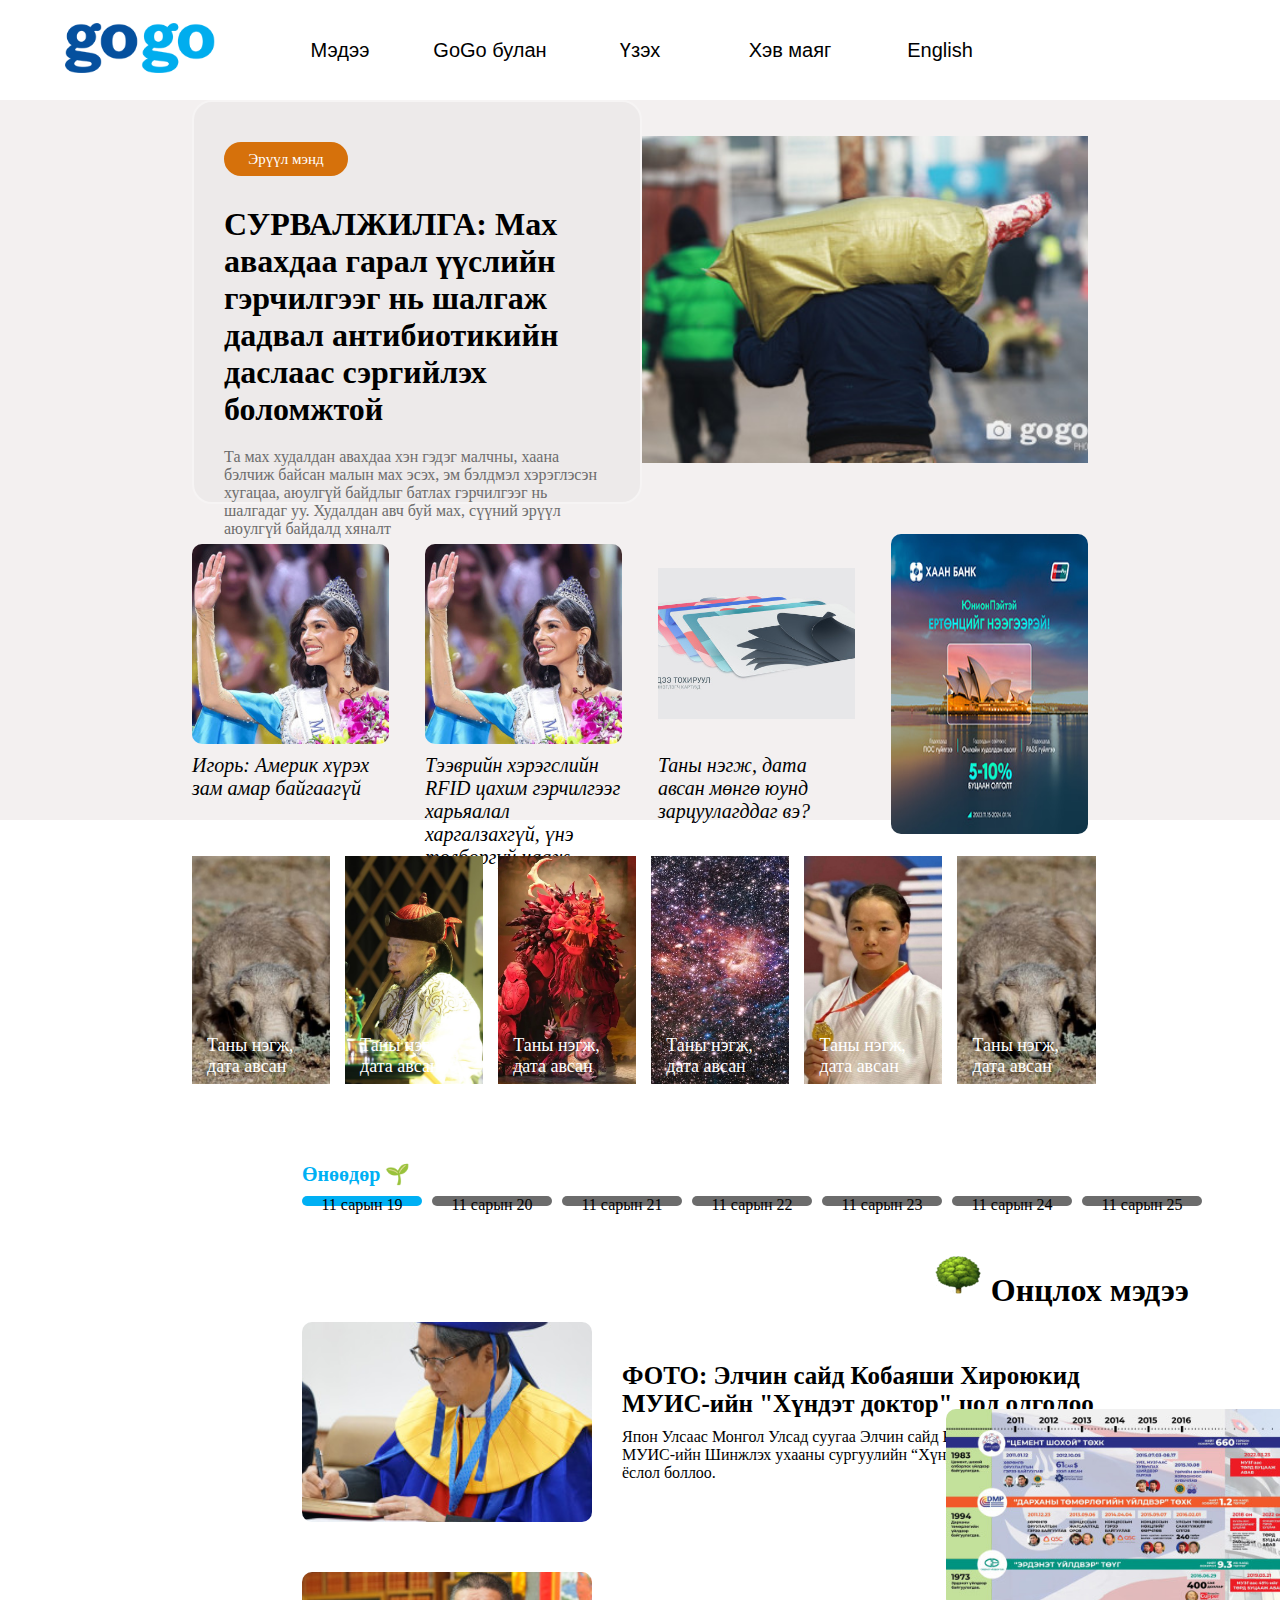
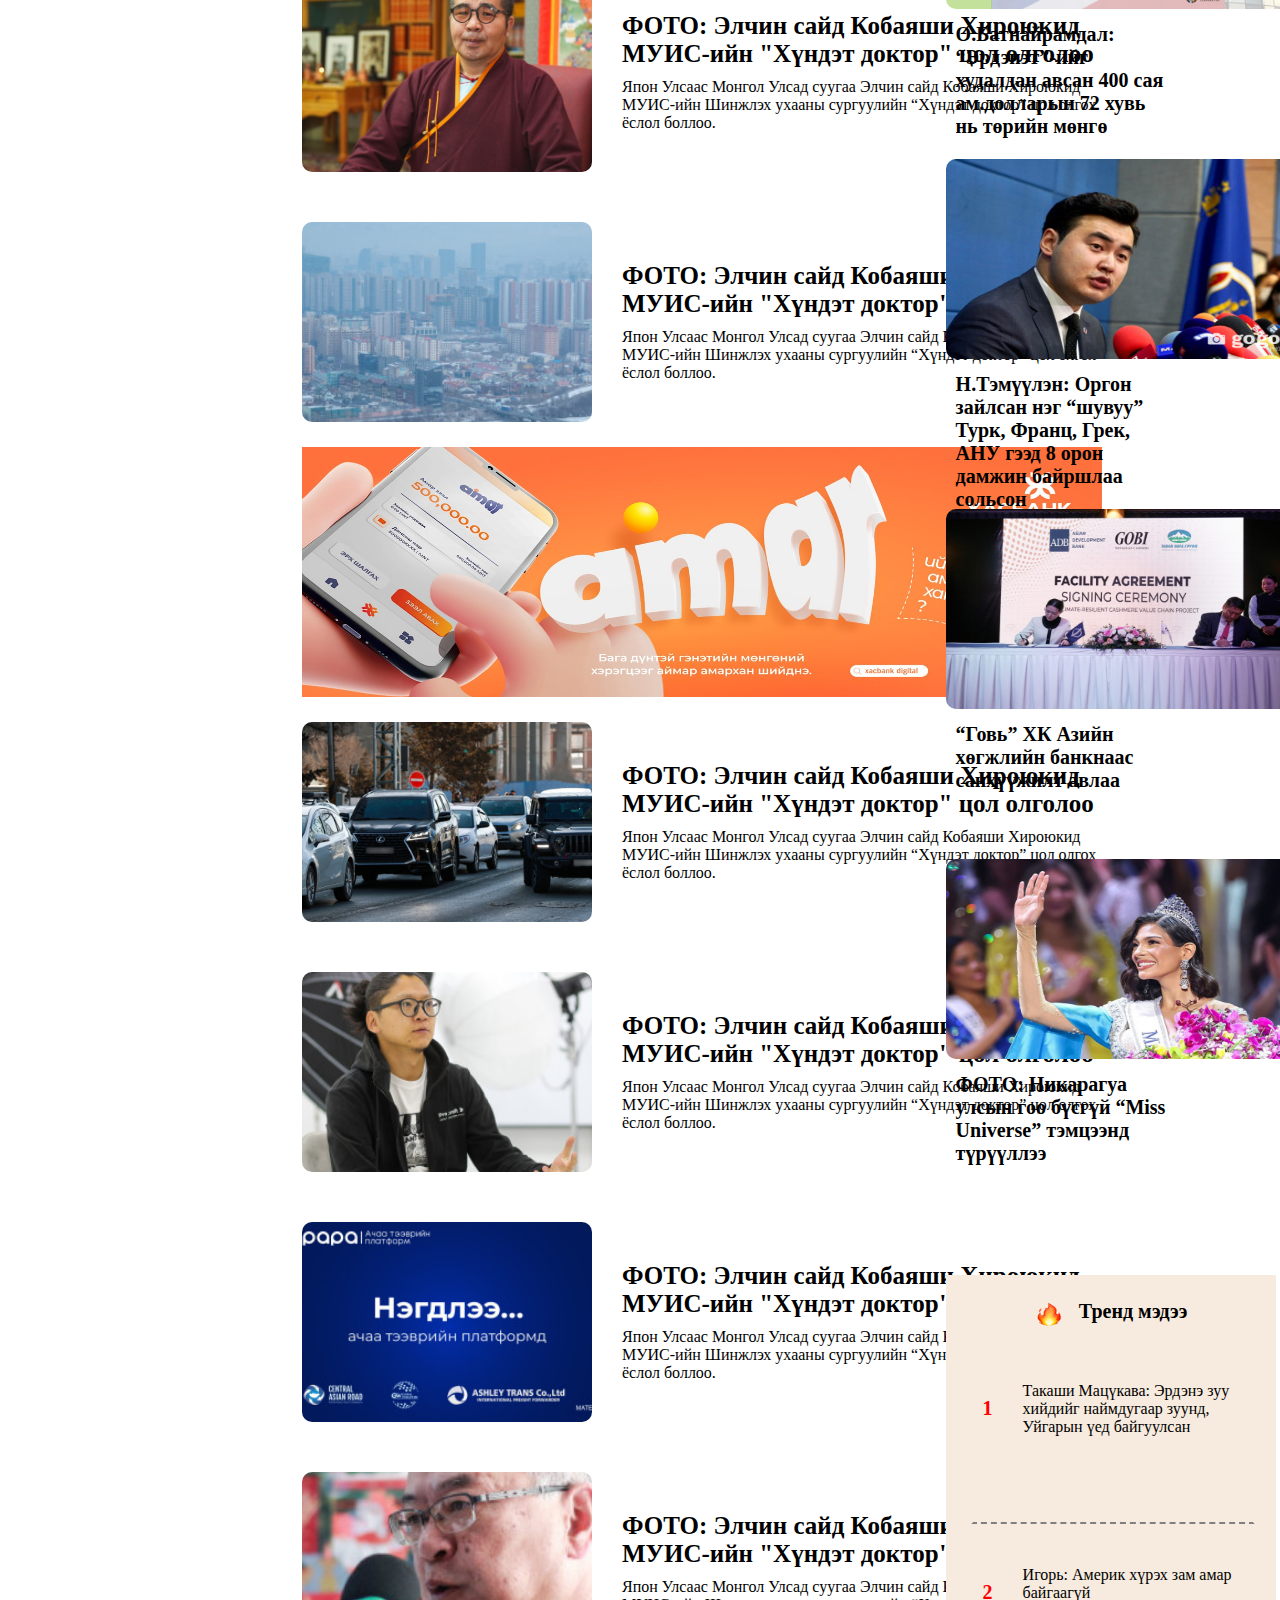
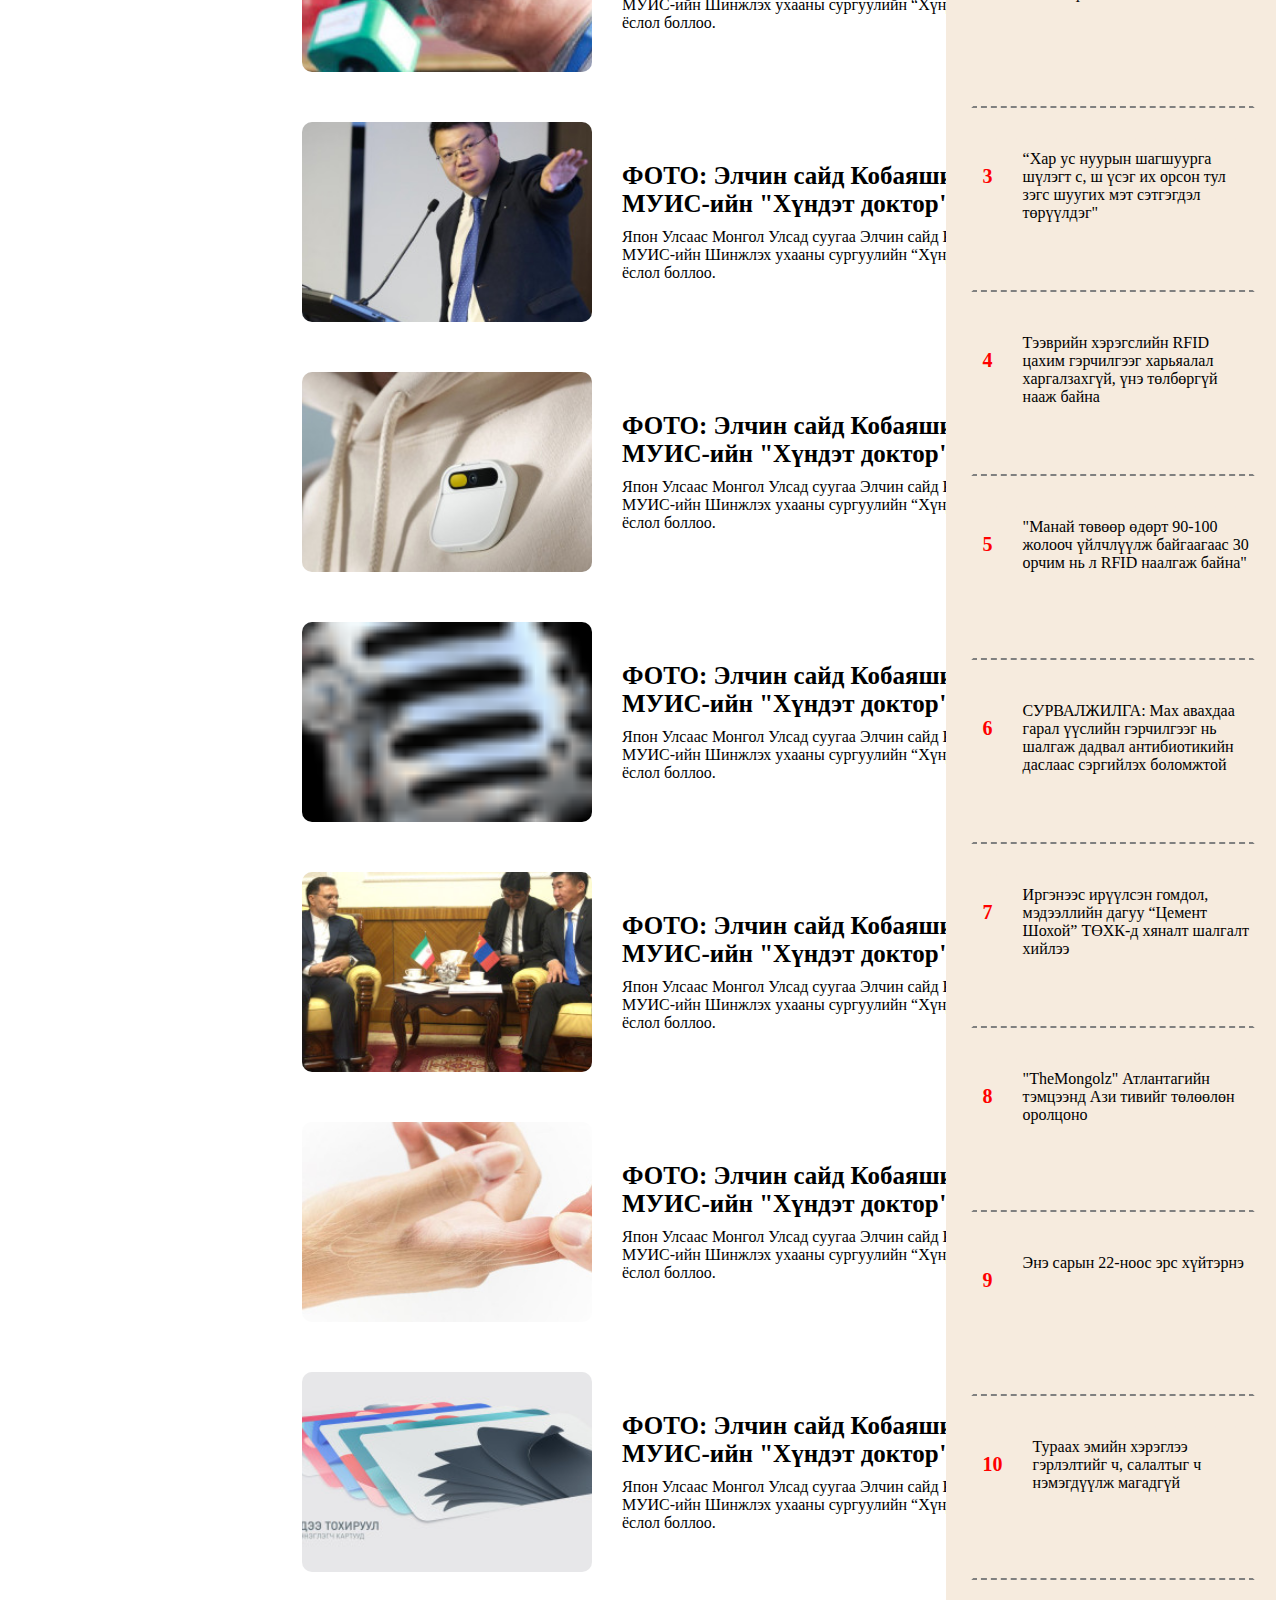
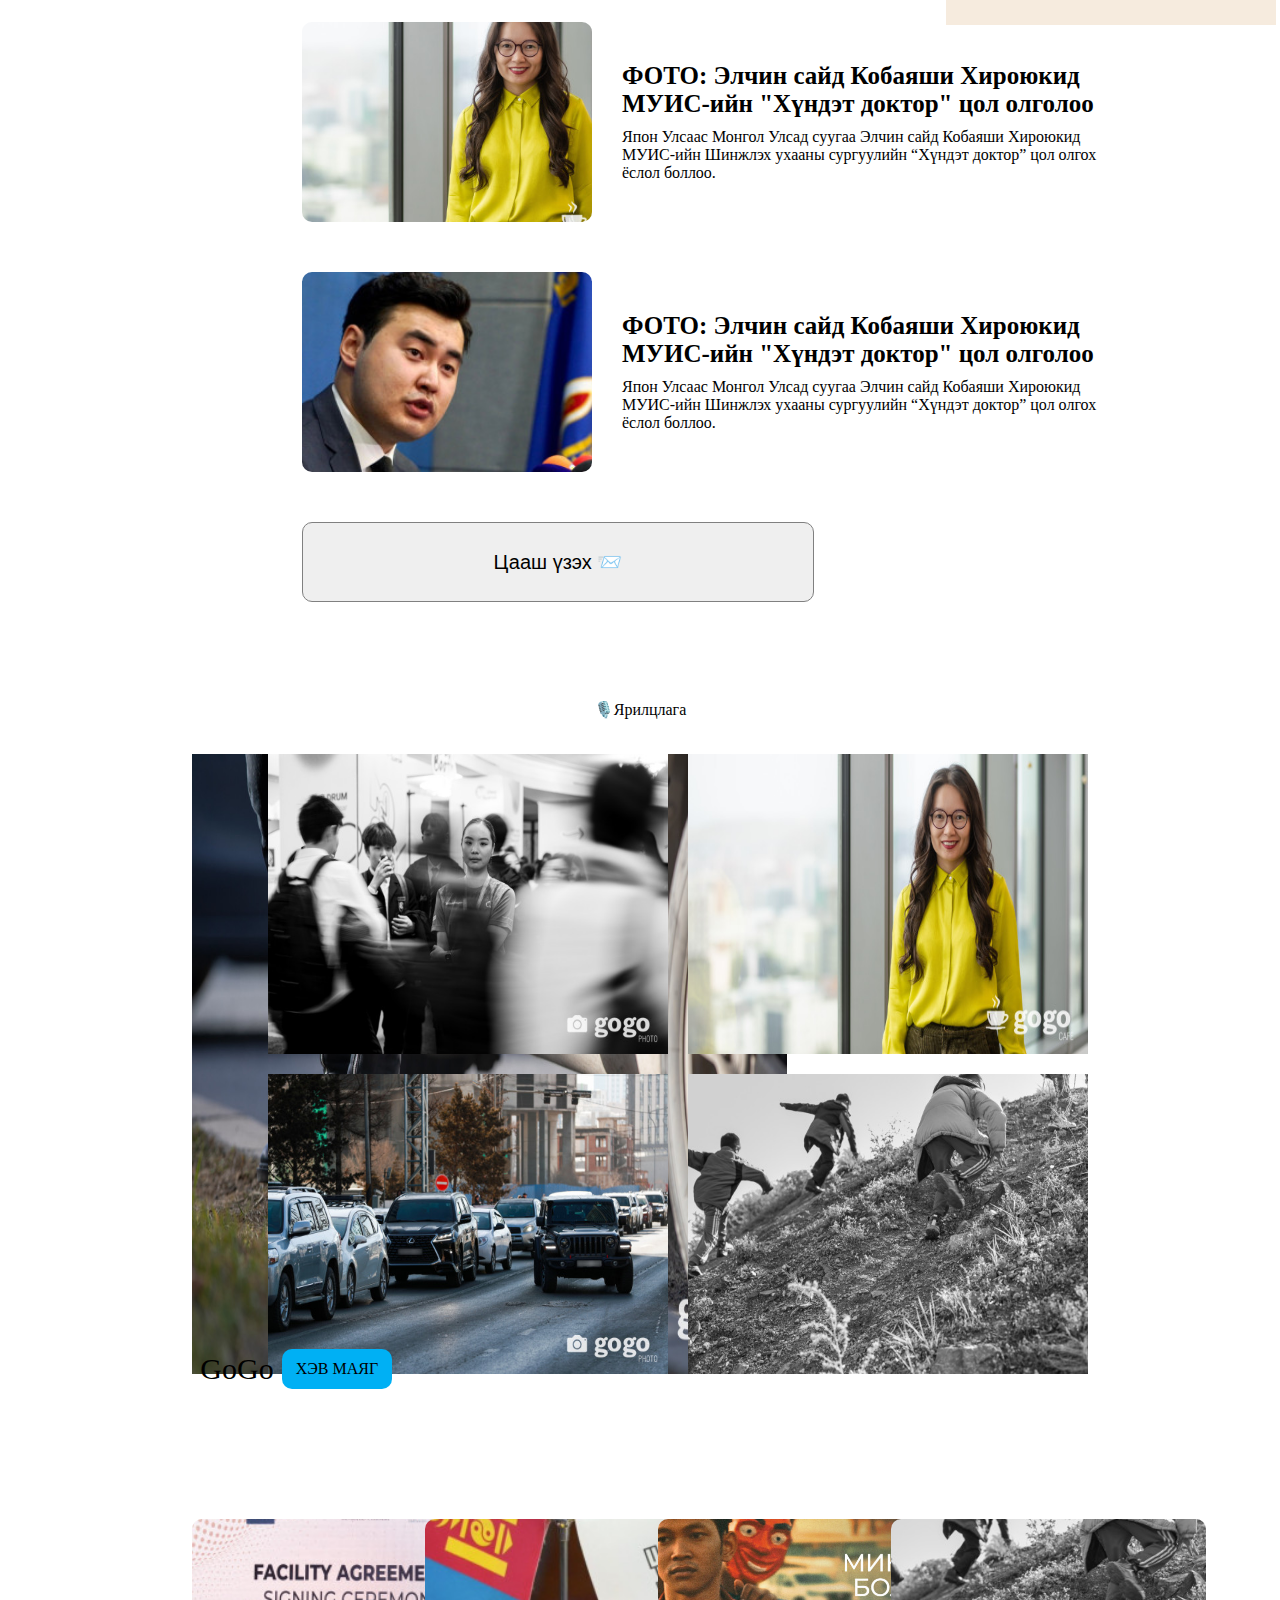
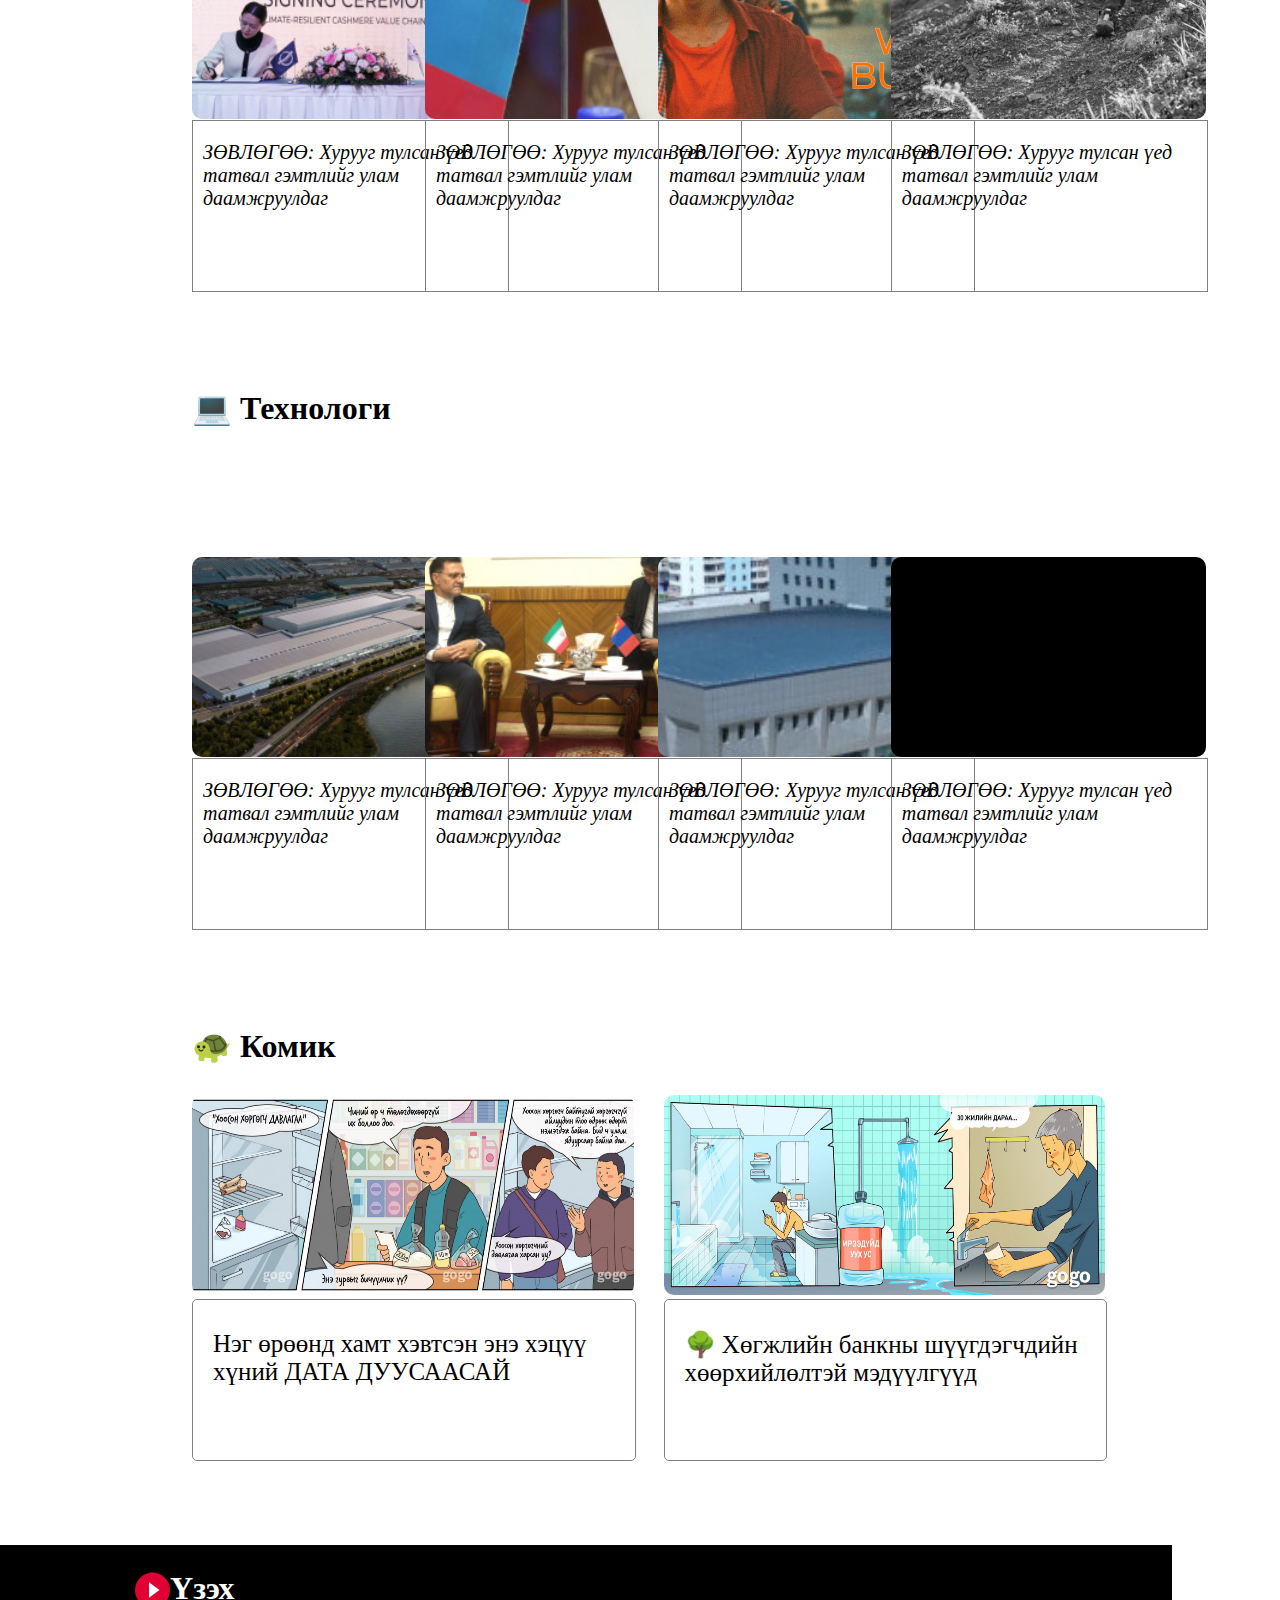
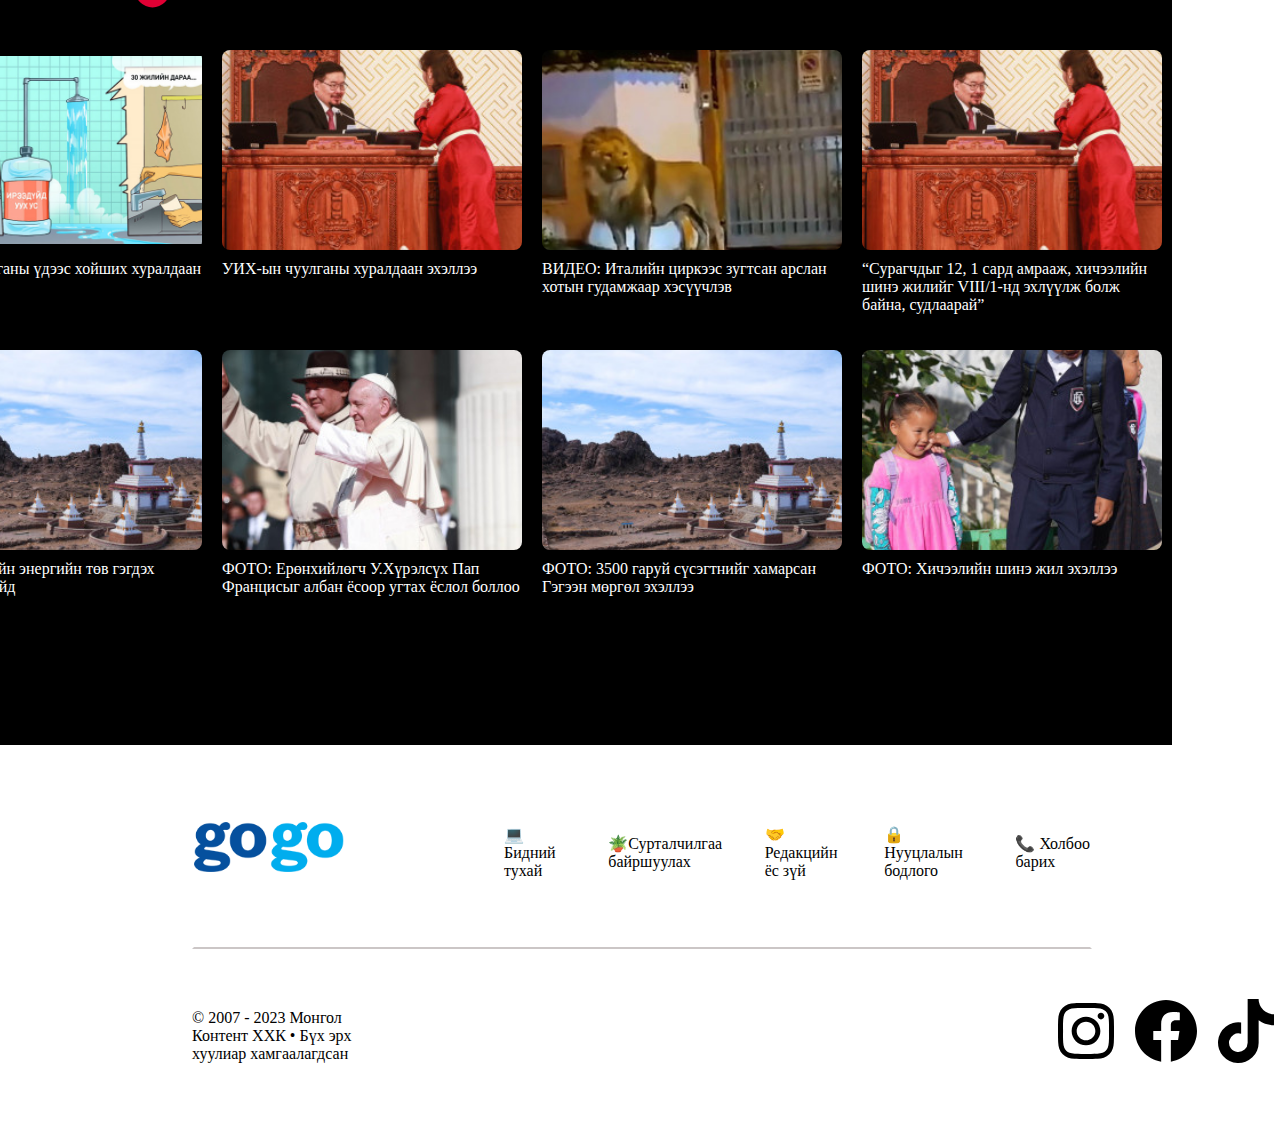
==== commit cd6596ca: "js" ====
--- a/website/index.html
+++ b/website/index.html
@@ -4,7 +4,7 @@
     <meta charset="UTF-8" />
     <meta name="viewport" content="width=device-width, initial-scale=1.0" />
 
-    <link rel="stylesheet" href="gogo.css" />
+    <link rel="stylesheet" href="index.css" />
     <link 
     rel="stylesheet"
     href=link rel="stylesheet" href="https://cdnjs.cloudflare.com/ajax/libs/font-awesome/6.4.2/css/all.min.css" 
@@ -108,8 +108,8 @@
                 эрүүл аюулгүй байдалд хяналт
               </p>
               <div class="shareee">
-                <img class="share" src="share-gray.f2280499.svg" alt="" />
-                <p>60</p>
+     
+            
                 <i class="fa-solid fa-house"></i>
               </div>
             </div>
--- a/website/index.css
+++ b/website/index.css
@@ -0,0 +1,2149 @@
+* {
+  margin: 0;
+  padding: 0;
+}
+header {
+  width: 100vw;
+  height: 100px;
+
+  display: flex;
+  justify-content: center;
+  align-items: center;
+}
+.gogo-a {
+  width: 52vw;
+  height: 70px;
+  display: flex;
+  justify-content: center;
+  align-items: center;
+}
+a {
+  font-size: 20px;
+  color: black;
+  display: flex;
+}
+.gogo-a a:hover {
+  color: grey;
+  transition-duration: 0.3s;
+}
+.main-header {
+  display: flex;
+  justify-content: center;
+  align-items: center;
+}
+.dropdown {
+  width: 300px;
+  height: 70px;
+}
+.dropdown button {
+  background-color: white;
+
+  color: black;
+  padding: 10px;
+  border: none;
+  cursor: pointer;
+  width: 150px;
+  height: 70px;
+  font-weight: 700px;
+}
+.dropdown a {
+  display: block;
+  color: black;
+  text-decoration: none;
+  padding: 10px 15px;
+}
+.dropdown .content {
+  display: none;
+  position: absolute;
+  background-color: hsl(0, 0%, 95%);
+  min-width: 100px;
+  box-shadow: 2px 2px 5px hsla(0, 0%, 0%, 0.8);
+}
+.dropdown:hover .content {
+  display: block;
+  width: 400px;
+  height: 250px;
+  margin-top: 100px;
+  margin-left: 400px;
+}
+.dropdown .content1 {
+  display: none;
+  position: absolute;
+  background-color: hsl(0, 0%, 95%);
+  min-width: 100px;
+  box-shadow: 2px 2px 5px hsla(0, 0%, 0%, 0.8);
+  transition: 0.3s;
+}
+.dropdown:hover .content1 {
+  display: block;
+  width: 400px;
+  height: 250px;
+}
+.dropdown .content2 {
+  display: none;
+  position: absolute;
+  background-color: hsl(0, 0%, 95%);
+  min-width: 100px;
+  box-shadow: 2px 2px 5px hsla(0, 0%, 0%, 0.8);
+}
+.dropdown:hover .content2 {
+  display: block;
+  width: 400px;
+  height: 250px;
+}
+.dropdown .content3 {
+  display: none;
+  position: absolute;
+  background-color: hsl(0, 0%, 95%);
+  min-width: 100px;
+  box-shadow: 2px 2px 5px hsla(0, 0%, 0%, 0.8);
+}
+.dropdown:hover .content3 {
+  display: block;
+  width: 400px;
+  height: 250px;
+}
+.dropdown:hover button {
+  background-color: white;
+  color: hsl(0, 0%, 70%);
+  transition: 0.3s;
+}
+.dropdown a:hover {
+  color: hsl(0, 0%, 90%);
+}
+.gogoo {
+  width: 150px;
+  height: 50px;
+  margin-left: -200px;
+}
+
+.main-container {
+  width: 100vw;
+  height: 80vh;
+
+  display: flex;
+  justify-content: center;
+  align-items: center;
+  background-color: rgba(223, 216, 216, 0.383);
+}
+.container {
+  width: 70vw;
+  height: 80vh;
+
+  display: flex;
+  flex-direction: column;
+}
+.cont {
+  display: flex;
+  justify-content: space-between;
+}
+.cont1 {
+  width: 50%;
+  height: 400px;
+  border: 2px solid rgb(246, 244, 244);
+  background-color: rgba(229, 223, 223, 0.383);
+  border-radius: 20px;
+}
+.border-orange {
+  width: 120px;
+  height: 30px;
+  border: 2px solid #d6710b;
+  background-color: #d6710b;
+  color: white;
+  display: flex;
+  justify-content: center;
+  align-items: center;
+  border-radius: 20px;
+  font-size: 15px;
+  margin-bottom: 30px;
+}
+.border-orange:hover {
+  background-color: rgb(199, 164, 107);
+  transform: scale(1.1);
+  transition: 1s;
+}
+.main3-head {
+  display: flex;
+  flex-direction: column;
+  margin-top: 20px;
+}
+.main-tuvug {
+  display: flex;
+  justify-content: center;
+  flex-direction: column-reverse;
+
+  gap: 50px;
+}
+.tavag-ta {
+  border-radius: 10px;
+
+  width: 120px;
+  height: 10px;
+  background-color: #00b0f4;
+  display: flex;
+  justify-content: center;
+}
+.tuvug {
+  display: flex;
+
+  gap: 10px;
+}
+.tavag {
+  border-radius: 10px;
+
+  width: 120px;
+  height: 10px;
+  background-color: #6c6c6c;
+
+  display: flex;
+  justify-content: center;
+}
+
+.main3-head h1 {
+  color: #00b0f4;
+  font-size: 20px;
+}
+.paddin20 {
+  padding: 30px;
+}
+.bgcolor-grey {
+  color: #6c6c6c;
+  margin-top: 20px;
+}
+.tavag:hover {
+  background-color: #00b0f4;
+  transition: 0.3s;
+  transform: scale(1.03);
+}
+.cont2 {
+  width: 50%;
+  height: 400px;
+  background-image: url(mah.jpeg);
+  background-size: 110%;
+  background-position: center;
+  transition: 0.3s ease-in-out;
+  background-repeat: no-repeat;
+  border-radius: 10px;
+}
+.cont2:hover {
+  background-size: 120%;
+  transition: background-size 0.3s ease-in-out;
+}
+.card12 {
+  width: 500px;
+  height: 300px;
+
+  background-image: url(buhun.jpeg);
+  background-size: 110%;
+  background-position: center;
+  transition: 0.3s ease-in-out;
+  background-repeat: no-repeat;
+  border-radius: 10px;
+}
+.card12:hover {
+  background-size: 110%;
+  transition: background-size 0.3s ease-in-out;
+}
+.card12 p {
+  color: white;
+  font-size: 18px;
+  padding: 15px;
+  margin-top: 200px;
+}
+.card13 {
+  width: 500px;
+  height: 300px;
+
+  background-image: url(huumii.jpeg);
+  background-size: 110%;
+  background-position: center;
+  transition: 0.3s ease-in-out;
+  background-repeat: no-repeat;
+  border-radius: 10px;
+}
+.card13:hover {
+  background-size: 110%;
+  transition: background-size 0.3s ease-in-out;
+}
+.card13 p {
+  color: white;
+  font-size: 18px;
+  padding: 15px;
+  margin-top: 200px;
+}
+.card14 {
+  width: 500px;
+  height: 300px;
+
+  background-image: url(guardian-114032-158447973-655eb4f8eae18431729886.jpeg);
+  background-size: 110%;
+  background-position: center;
+  transition: 0.3s ease-in-out;
+  background-repeat: no-repeat;
+  border-radius: 10px;
+}
+.card14:hover {
+  background-size: 110%;
+  transition: background-size 0.3s ease-in-out;
+}
+.card14 p {
+  color: white;
+  font-size: 18px;
+  padding: 15px;
+  margin-top: 200px;
+}
+.card15 {
+  width: 500px;
+  height: 300px;
+
+  background-image: url(james.jpeg);
+  background-size: 110%;
+  background-position: center;
+  transition: 0.3s ease-in-out;
+  background-repeat: no-repeat;
+  border-radius: 10px;
+}
+.card15:hover {
+  background-size: 110%;
+  transition: background-size 0.3s ease-in-out;
+}
+.card15 p {
+  color: white;
+  font-size: 18px;
+  padding: 15px;
+  margin-top: 200px;
+}
+.card16 {
+  width: 500px;
+  height: 300px;
+
+  background-image: url(dulam.jpeg);
+  background-size: 110%;
+  background-position: center;
+  transition: 0.3s ease-in-out;
+  background-repeat: no-repeat;
+  border-radius: 10px;
+}
+.card16:hover {
+  background-size: 110%;
+  transition: background-size 0.3s ease-in-out;
+}
+.card16 p {
+  color: white;
+  font-size: 18px;
+  padding: 15px;
+  margin-top: 200px;
+}
+
+.cont2 h1 {
+  width: 100%;
+  height: 100%;
+  display: flex;
+  justify-content: center;
+  align-items: center;
+  background-color: rgba(0, 0, 0, 0.383);
+  opacity: 0;
+  transition: all opacity 0.3s ease-in-out;
+  border-radius: 10px;
+  color: white;
+  font-size: 20px;
+}
+.cont2 h1:hover {
+  opacity: 2;
+  transition: all opacity 0.3s ease-in-out;
+}
+
+.cont3 {
+  width: 100%;
+  height: 400px;
+  position: relative;
+  cursor: pointer;
+}
+.cont3:hover {
+  background-color: #6c6c6c;
+  transition: all 1s ease-in-out;
+}
+.card {
+  width: 22%;
+  height: 300px;
+  background-image: url(usa.jpeg);
+  background-size: 160%;
+  background-position: center;
+  transition: 0.3s ease-in-out;
+  background-repeat: no-repeat;
+  border-radius: 10px;
+}
+.card:hover {
+  background-size: 170%;
+  transition: background-size 0.3s ease-in-out;
+}
+.card h1 {
+  width: 100%;
+  height: 100%;
+  display: flex;
+  justify-content: center;
+  align-items: center;
+  background-color: rgba(0, 0, 0, 0.383);
+  opacity: 0;
+  transition: opacity 0.3s ease-in-out;
+  border-radius: 10px;
+  color: white;
+  font-size: 20px;
+}
+.card h1:hover {
+  opacity: 1;
+  transition: all opacity 0.3s ease-in-out;
+}
+
+.card1 {
+  width: 22%;
+  height: 300px;
+
+  background-image: url(miss.jpeg);
+  background-size: 160%;
+  background-position: center;
+  transition: 0.3s ease-in-out;
+  background-repeat: no-repeat;
+  border-radius: 10px;
+}
+.card1:hover {
+  background-size: 170%;
+  transition: background-size 0.3s ease-in-out;
+}
+.card1 h1 {
+  width: 100%;
+  height: 100%;
+  display: flex;
+  justify-content: center;
+  align-items: center;
+  background-color: rgba(0, 0, 0, 0.383);
+  opacity: 0;
+  transition: opacity 0.3s ease-in-out;
+  border-radius: 10px;
+  color: white;
+  font-size: 20px;
+}
+.card1 h1:hover {
+  opacity: 1;
+  transition: all opacity 0.3s ease-in-out;
+}
+
+.card5 {
+  width: 22%;
+  height: 300px;
+
+  background-image: url(mobicom.jpeg);
+  background-size: 160%;
+  background-position: center;
+  transition: 0.3s ease-in-out;
+  background-repeat: no-repeat;
+  border-radius: 10px;
+}
+.card5:hover {
+  background-size: 170%;
+  transition: background-size 0.3s ease-in-out;
+}
+.card5 h1 {
+  width: 100%;
+  height: 100%;
+  display: flex;
+  justify-content: center;
+  align-items: center;
+  background-color: rgba(0, 0, 0, 0.383);
+  opacity: 0;
+  transition: opacity 0.3s ease-in-out;
+  border-radius: 10px;
+  color: white;
+  font-size: 20px;
+}
+.card5 h1:hover {
+  opacity: 1;
+  transition: all opacity 0.3s ease-in-out;
+}
+
+.card3 {
+  width: 22%;
+  height: 300px;
+
+  background-size: 160%;
+  background-position: center;
+  transition: 0.3s ease-in-out;
+  background-repeat: no-repeat;
+  border-radius: 10px;
+}
+.card5:hover {
+  background-size: 170%;
+  transition: background-size 0.3s ease-in-out;
+}
+.card5 h1 {
+  width: 100%;
+  height: 100%;
+  display: flex;
+  justify-content: center;
+  align-items: center;
+  background-color: rgba(0, 0, 0, 0.383);
+  opacity: 0;
+  transition: opacity 0.3s ease-in-out;
+  border-radius: 10px;
+  color: white;
+  font-size: 20px;
+}
+.card5 h1:hover {
+  opacity: 1;
+  transition: all opacity 0.3s ease-in-out;
+}
+
+.main-card {
+  display: flex;
+  justify-content: space-between;
+  margin-top: 30px;
+  width: 70vw;
+  height: 50vw;
+}
+.haan {
+  width: 100%;
+  height: 300px;
+  border-radius: 10px;
+}
+.haans {
+  width: 100%;
+  height: 200px;
+  border-radius: 10px;
+}
+.igori {
+  font-size: 20px;
+  font-style: oblique;
+}
+.tsag-agaar {
+  display: flex;
+  flex-direction: column;
+}
+.tsag-agaar-photo {
+  width: 40px;
+}
+.content {
+  position: absolute;
+  top: 0;
+  left: 0;
+  display: flex;
+  justify-content: center;
+  align-items: center;
+  width: 100%;
+  height: 540px;
+}
+.content:hover {
+  opacity: 1;
+}
+.main-zurhai1 {
+  display: flex;
+}
+.tsag-agaar {
+  display: flex;
+}
+
+/* nuur 2 css */
+.main-container2 {
+  width: 100%;
+  height: auto;
+  display: flex;
+  justify-content: center;
+  align-items: center;
+}
+.header2 {
+  width: 70vw;
+  display: flex;
+  justify-content: space-between;
+  gap: 15px;
+}
+
+.huumii {
+  width: 200px;
+  height: 300px;
+  border-radius: 10px;
+}
+.main-container3 {
+  height: auto;
+  border: 2px solid white;
+  display: flex;
+  justify-content: space-around;
+  flex-direction: column;
+  margin-left: 300px;
+  gap: 100px;
+}
+.container3 {
+  width: 40vw;
+  height: auto;
+  display: flex;
+  flex-direction: column;
+
+  gap: 50px;
+}
+button {
+  width: 40vw;
+  height: 80px;
+  font-size: 20px;
+  display: flex;
+  justify-content: center;
+  align-items: center;
+  border: 1px solid grey;
+  border-radius: 10px;
+}
+.button:hover {
+  background-color: black;
+  transition: all 1s ease-in;
+}
+.comment {
+  width: 30px;
+}
+.card3 {
+  display: flex;
+
+  justify-content: center;
+  align-items: center;
+  justify-content: space-between;
+
+  width: 850px;
+  height: 200px;
+
+  background-color: white;
+}
+.main3-head {
+  width: 42vw;
+  height: 60px;
+
+  margin-top: 40px;
+  display: flex;
+}
+.card4 {
+  width: 18vw;
+  height: 250px;
+
+  margin-top: 100px;
+}
+.main-card-photo {
+  width: 350px;
+  height: 200px;
+}
+.main-card2 {
+  width: 700px;
+  height: 1700px;
+  margin-top: 10px;
+  display: flex;
+  flex-direction: column;
+  justify-content: center;
+  border-radius: 10px;
+  align-items: center;
+}
+.huushee {
+  display: flex;
+}
+.card3-photo {
+  background-image: url(elchin.jpeg);
+  width: 600px;
+  height: 200px;
+  background-color: black;
+  border-radius: 10px;
+  background-size: 160%;
+  background-position: center;
+  transition: 0.3s ease-in-out;
+  background-repeat: no-repeat;
+  border-radius: 10px;
+}
+.main-card3-photo {
+  display: flex;
+  justify-content: center;
+  align-items: center;
+}
+.card3-photo:hover {
+  background-size: 170%;
+  transition: background-size 0.3s ease-in-out;
+}
+.card3-photo h2 {
+  width: 100%;
+  height: 100%;
+  display: flex;
+  justify-content: center;
+  align-items: center;
+  background-color: rgba(0, 0, 0, 0.383);
+  opacity: 0;
+  transition: opacity 0.3s ease-in-out;
+  border-radius: 10px;
+  color: white;
+  font-size: 20px;
+}
+.card3-photo h2:hover {
+  opacity: 1;
+  transition: all opacity 0.3s ease-in-out;
+}
+
+/* 4 */
+.card4-photo {
+  background-image: url(lam.jpeg);
+  width: 600px;
+  height: 200px;
+  background-color: black;
+  border-radius: 10px;
+  background-size: 160%;
+  background-position: center;
+  transition: 0.3s ease-in-out;
+  background-repeat: no-repeat;
+  border-radius: 10px;
+}
+
+.card4-photo:hover {
+  background-size: 170%;
+  transition: background-size 0.3s ease-in-out;
+}
+.card4-photo h2 {
+  width: 100%;
+  height: 100%;
+  display: flex;
+  justify-content: center;
+  align-items: center;
+  background-color: rgba(0, 0, 0, 0.383);
+  opacity: 0;
+  transition: opacity 0.3s ease-in-out;
+  border-radius: 10px;
+  color: white;
+  font-size: 20px;
+}
+.card4-photo h2:hover {
+  opacity: 1;
+  transition: all opacity 0.3s ease-in-out;
+}
+/* 5 */
+.card5-photo {
+  background-image: url(utaa.jpeg);
+  width: 600px;
+  height: 200px;
+  background-color: black;
+  border-radius: 10px;
+  background-size: 160%;
+  background-position: center;
+  transition: 0.3s ease-in-out;
+  background-repeat: no-repeat;
+  border-radius: 10px;
+}
+
+.card5-photo:hover {
+  background-size: 170%;
+  transition: background-size 0.3s ease-in-out;
+}
+.card5-photo h2 {
+  width: 100%;
+  height: 100%;
+  display: flex;
+  justify-content: center;
+  align-items: center;
+  background-color: rgba(0, 0, 0, 0.383);
+  opacity: 0;
+  transition: opacity 0.3s ease-in-out;
+  border-radius: 10px;
+  color: white;
+  font-size: 20px;
+}
+.card5-photo h2:hover {
+  opacity: 1;
+  transition: all opacity 0.3s ease-in-out;
+}
+/* 6 */
+.card6-photo {
+  background-image: url(mashin.jpeg);
+  width: 600px;
+  height: 200px;
+  background-color: black;
+  border-radius: 10px;
+  background-size: 160%;
+  background-position: center;
+  transition: 0.3s ease-in-out;
+  background-repeat: no-repeat;
+  border-radius: 10px;
+}
+
+.card6-photo:hover {
+  background-size: 170%;
+  transition: background-size 0.3s ease-in-out;
+}
+.card6-photo h2 {
+  width: 100%;
+  height: 100%;
+  display: flex;
+  justify-content: center;
+  align-items: center;
+  background-color: rgba(0, 0, 0, 0.383);
+  opacity: 0;
+  transition: opacity 0.3s ease-in-out;
+  border-radius: 10px;
+  color: white;
+  font-size: 20px;
+}
+.card6-photo h2:hover {
+  opacity: 1;
+  transition: all opacity 0.3s ease-in-out;
+}
+/* 7 */
+.card7-photo {
+  background-image: url(stogt.jpeg);
+  width: 600px;
+  height: 200px;
+  background-color: black;
+  border-radius: 10px;
+  background-size: 160%;
+  background-position: center;
+  transition: 0.3s ease-in-out;
+  background-repeat: no-repeat;
+  border-radius: 10px;
+}
+
+.card7-photo:hover {
+  background-size: 170%;
+  transition: background-size 0.3s ease-in-out;
+}
+.card7-photo h2 {
+  width: 100%;
+  height: 100%;
+  display: flex;
+  justify-content: center;
+  align-items: center;
+  background-color: rgba(0, 0, 0, 0.383);
+  opacity: 0;
+  transition: opacity 0.3s ease-in-out;
+  border-radius: 10px;
+  color: white;
+  font-size: 20px;
+}
+.card7-photo h2:hover {
+  opacity: 1;
+  transition: all opacity 0.3s ease-in-out;
+}
+/* 8 */
+.card8-photo {
+  background-image: url(teever.jpeg);
+  width: 600px;
+  height: 200px;
+  background-color: black;
+  border-radius: 10px;
+  background-size: 160%;
+  background-position: center;
+  transition: 0.3s ease-in-out;
+  background-repeat: no-repeat;
+  border-radius: 10px;
+}
+
+.card8-photo:hover {
+  background-size: 170%;
+  transition: background-size 0.3s ease-in-out;
+}
+.card8-photo h2 {
+  width: 100%;
+  height: 100%;
+  display: flex;
+  justify-content: center;
+  align-items: center;
+  background-color: rgba(0, 0, 0, 0.383);
+  opacity: 0;
+  transition: opacity 0.3s ease-in-out;
+  border-radius: 10px;
+  color: white;
+  font-size: 20px;
+}
+.card8-photo h2:hover {
+  opacity: 1;
+  transition: all opacity 0.3s ease-in-out;
+}
+/* 9 */
+.card9-photo {
+  background-image: url(taka.jpeg);
+  width: 600px;
+  height: 200px;
+  background-color: black;
+  border-radius: 10px;
+  background-size: 160%;
+  background-position: center;
+  transition: 0.3s ease-in-out;
+  background-repeat: no-repeat;
+  border-radius: 10px;
+}
+
+.card9-photo:hover {
+  background-size: 170%;
+  transition: background-size 0.3s ease-in-out;
+}
+.card9-photo h2 {
+  width: 100%;
+  height: 100%;
+  display: flex;
+  justify-content: center;
+  align-items: center;
+  background-color: rgba(0, 0, 0, 0.383);
+  opacity: 0;
+  transition: opacity 0.3s ease-in-out;
+  border-radius: 10px;
+  color: white;
+  font-size: 20px;
+}
+.card9-photo h2:hover {
+  opacity: 1;
+  transition: all opacity 0.3s ease-in-out;
+}
+/* 10 */
+.card10-photo {
+  background-image: url(rh.jpeg);
+  width: 600px;
+  height: 200px;
+  background-color: black;
+  border-radius: 10px;
+  background-size: 160%;
+  background-position: center;
+  transition: 0.3s ease-in-out;
+  background-repeat: no-repeat;
+  border-radius: 10px;
+}
+
+.card10-photo:hover {
+  background-size: 170%;
+  transition: background-size 0.3s ease-in-out;
+}
+.card10-photo h2 {
+  width: 100%;
+  height: 100%;
+  display: flex;
+  justify-content: center;
+  align-items: center;
+  background-color: rgba(0, 0, 0, 0.383);
+  opacity: 0;
+  transition: opacity 0.3s ease-in-out;
+  border-radius: 10px;
+  color: white;
+  font-size: 20px;
+}
+.card10-photo h2:hover {
+  opacity: 1;
+  transition: all opacity 0.3s ease-in-out;
+}
+/* 11 */
+.card11-photo {
+  background-image: url(utasgui.jpeg);
+  width: 600px;
+  height: 200px;
+  background-color: black;
+  border-radius: 10px;
+  background-size: 160%;
+  background-position: center;
+  transition: 0.3s ease-in-out;
+  background-repeat: no-repeat;
+  border-radius: 10px;
+}
+
+.card11-photo:hover {
+  background-size: 170%;
+  transition: background-size 0.3s ease-in-out;
+}
+.card11-photo h2 {
+  width: 100%;
+  height: 100%;
+  display: flex;
+  justify-content: center;
+  align-items: center;
+  background-color: rgba(0, 0, 0, 0.383);
+  opacity: 0;
+  transition: opacity 0.3s ease-in-out;
+  border-radius: 10px;
+  color: white;
+  font-size: 20px;
+}
+.card11-photo h2:hover {
+  opacity: 1;
+  transition: all opacity 0.3s ease-in-out;
+}
+/* 12 */
+.card12-photo {
+  background-image: url(yria.png);
+  width: 600px;
+  height: 200px;
+  background-color: black;
+  border-radius: 10px;
+  background-size: 160%;
+  background-position: center;
+  transition: 0.3s ease-in-out;
+  background-repeat: no-repeat;
+  border-radius: 10px;
+}
+
+.card12-photo:hover {
+  background-size: 170%;
+  transition: background-size 0.3s ease-in-out;
+}
+.card12-photo h2 {
+  width: 100%;
+  height: 100%;
+  display: flex;
+  justify-content: center;
+  align-items: center;
+  background-color: rgba(0, 0, 0, 0.383);
+  opacity: 0;
+  transition: opacity 0.3s ease-in-out;
+  border-radius: 10px;
+  color: white;
+  font-size: 20px;
+}
+.card12-photo h2:hover {
+  opacity: 1;
+  transition: all opacity 0.3s ease-in-out;
+}
+/* 13 */
+.card13-photo {
+  background-image: url(iran.jpeg);
+  width: 600px;
+  height: 200px;
+  background-color: black;
+  border-radius: 10px;
+  background-size: 160%;
+  background-position: center;
+  transition: 0.3s ease-in-out;
+  background-repeat: no-repeat;
+  border-radius: 10px;
+}
+
+.card13-photo:hover {
+  background-size: 170%;
+  transition: background-size 0.3s ease-in-out;
+}
+.card13-photo h2 {
+  width: 100%;
+  height: 100%;
+  display: flex;
+  justify-content: center;
+  align-items: center;
+  background-color: rgba(0, 0, 0, 0.383);
+  opacity: 0;
+  transition: opacity 0.3s ease-in-out;
+  border-radius: 10px;
+  color: white;
+  font-size: 20px;
+}
+.card13-photo h2:hover {
+  opacity: 1;
+  transition: all opacity 0.3s ease-in-out;
+}
+/* 14 */
+.card14-photo {
+  background-image: url(gar.jpeg);
+  width: 600px;
+  height: 200px;
+  background-color: black;
+  border-radius: 10px;
+  background-size: 160%;
+  background-position: center;
+  transition: 0.3s ease-in-out;
+  background-repeat: no-repeat;
+  border-radius: 10px;
+}
+
+.card14-photo:hover {
+  background-size: 170%;
+  transition: background-size 0.3s ease-in-out;
+}
+.card14-photo h2 {
+  width: 100%;
+  height: 100%;
+  display: flex;
+  justify-content: center;
+  align-items: center;
+  background-color: rgba(0, 0, 0, 0.383);
+  opacity: 0;
+  transition: opacity 0.3s ease-in-out;
+  border-radius: 10px;
+  color: white;
+  font-size: 20px;
+}
+.card14-photo h2:hover {
+  opacity: 1;
+  transition: all opacity 0.3s ease-in-out;
+}
+/* 15 */
+.card15-photo {
+  background-image: url(mo.jpeg);
+  width: 600px;
+  height: 200px;
+  background-color: black;
+  border-radius: 10px;
+  background-size: 160%;
+  background-position: center;
+  transition: 0.3s ease-in-out;
+  background-repeat: no-repeat;
+  border-radius: 10px;
+}
+
+.card15-photo:hover {
+  background-size: 170%;
+  transition: background-size 0.3s ease-in-out;
+}
+.card15-photo h2 {
+  width: 100%;
+  height: 100%;
+  display: flex;
+  justify-content: center;
+  align-items: center;
+  background-color: rgba(0, 0, 0, 0.383);
+  opacity: 0;
+  transition: opacity 0.3s ease-in-out;
+  border-radius: 10px;
+  color: white;
+  font-size: 20px;
+}
+.card15-photo h2:hover {
+  opacity: 1;
+  transition: all opacity 0.3s ease-in-out;
+}
+.card15-photo-amar {
+  width: 100%;
+  height: 250px;
+}
+.card15-h1-p {
+  padding: 20px;
+}
+p {
+  margin-top: 10px;
+}
+.card15 h1 {
+  font-size: 20px;
+}
+.card15-h1-p h1 {
+  font-size: 25px;
+}
+.card3-h1-p {
+  padding: 30px;
+}
+.card3-h1-p h1 {
+  font-size: 25px;
+}
+.main-card-photo h1 {
+  font-size: 15px;
+}
+/* 16 */
+.card16-photo {
+  background-image: url(tselmeg.jpeg);
+  width: 600px;
+  height: 200px;
+  background-color: black;
+  border-radius: 10px;
+  background-size: 160%;
+  background-position: center;
+  transition: 0.3s ease-in-out;
+  background-repeat: no-repeat;
+  border-radius: 10px;
+}
+
+.card16-photo:hover {
+  background-size: 170%;
+  transition: background-size 0.3s ease-in-out;
+}
+.card16-photo h2 {
+  width: 100%;
+  height: 100%;
+  display: flex;
+  justify-content: center;
+  align-items: center;
+  background-color: rgba(0, 0, 0, 0.383);
+  opacity: 0;
+  transition: opacity 0.3s ease-in-out;
+  border-radius: 10px;
+  color: white;
+  font-size: 20px;
+}
+.card16-photo h2:hover {
+  opacity: 1;
+  transition: all opacity 0.3s ease-in-out;
+}
+/* 17 */
+.card17-photo {
+  background-image: url(temuuulen.jpeg);
+  width: 600px;
+  height: 200px;
+  background-color: black;
+  border-radius: 10px;
+  background-size: 160%;
+  background-position: center;
+  transition: 0.3s ease-in-out;
+  background-repeat: no-repeat;
+  border-radius: 10px;
+}
+
+.card17-photo:hover {
+  background-size: 170%;
+  transition: background-size 0.3s ease-in-out;
+}
+.card17-photo h2 {
+  width: 100%;
+  height: 100%;
+  display: flex;
+  justify-content: center;
+  align-items: center;
+  background-color: rgba(0, 0, 0, 0.383);
+  opacity: 0;
+  transition: opacity 0.3s ease-in-out;
+  border-radius: 10px;
+  color: white;
+  font-size: 20px;
+}
+.card17-photo h2:hover {
+  opacity: 1;
+  transition: all opacity 0.3s ease-in-out;
+}
+.main-card-photo {
+  border-radius: 10px;
+}
+.main-card-photo h1 {
+  font-size: 25px;
+}
+.trend {
+  width: 330px;
+  height: 1950px;
+
+  background-color: #f6ebde;
+  display: flex;
+  justify-content: center;
+  margin-top: 100px;
+}
+.trend h1 {
+  display: flex;
+  justify-content: center;
+  margin-top: 15px;
+
+  gap: 15px;
+}
+.trend h1 img {
+  width: 30px;
+}
+.trend-list {
+  width: 280px;
+  height: 1500px;
+}
+.trend-list1 {
+  display: flex;
+  width: 280px;
+  height: 150px;
+  border: 2px dashed grey;
+  border-top-color: #f6ebde;
+  border-left-color: #f6ebde;
+  border-right-color: #f6ebde;
+  margin-top: 30px;
+}
+.card3-photo-amar {
+  width: 800px;
+  height: 250px;
+}
+.trend-list1 h1 {
+  color: red;
+  font-size: 60px;
+}
+
+.trend-list p {
+  margin-left: 20px;
+}
+.trend-list1 p {
+  display: flex;
+}
+.yriltslaga {
+  width: 100%;
+  height: 30vh;
+  display: flex;
+  justify-content: center;
+  align-items: center;
+  flex-direction: column;
+  margin-top: 10px;
+}
+
+.yriltslaga header {
+  width: 70vw;
+  display: flex;
+}
+.sul {
+  display: flex;
+}
+.main2-container {
+  width: 70vw;
+  height: 10vh;
+  display: grid;
+  grid-template-columns: repeat(4, 1fr);
+  grid-template-rows: 200px 100px 100px 100px;
+
+  gap: 20px;
+}
+.yria {
+  display: flex;
+  width: 25px;
+  height: 25px;
+}
+
+.box1 {
+  grid-column-start: 1;
+  grid-column-end: 3;
+  grid-row-start: 1;
+  grid-row-end: 4;
+}
+.main4-container {
+  margin-top: 300px;
+}
+.box2 {
+  background-color: green;
+  height: 300px;
+}
+.box3 {
+  background-color: yellow;
+  height: 300px;
+}
+.box4 {
+  background-color: black;
+  height: 300px;
+  margin-top: 100px;
+}
+.box5 {
+  background-color: pink;
+  height: 300px;
+
+  margin-top: 100px;
+}
+.ariun-photo {
+  width: 400px;
+  height: 300px;
+}
+.photo-gutal {
+  width: 595px;
+  height: 620px;
+}
+.main3-container {
+  width: 100%;
+  height: 100vh;
+  display: flex;
+  justify-content: center;
+  align-items: center;
+  flex-direction: column;
+  gap: 100px;
+}
+.hev {
+  width: 70vw;
+  height: 10vh;
+  margin-top: 100px;
+  display: flex;
+  flex-direction: column;
+}
+
+.cards {
+  width: 22%;
+  height: 200px;
+  margin-top: 10px;
+}
+.cards {
+  margin-top: 100px;
+}
+
+.card1 {
+  width: 22%;
+  height: 200px;
+  margin-top: 10px;
+}
+
+.card5 {
+  width: 22%;
+  height: 200px;
+  margin-top: 10px;
+}
+
+.main-cards {
+  display: flex;
+  justify-content: space-between;
+  margin-top: 100px;
+  border: 2px solid green;
+}
+.hev-mayg {
+  display: flex;
+}
+.hebiin {
+  width: 90px;
+  height: 20px;
+  background-color: #00b0f4;
+  color: black;
+  padding: 10px;
+  display: flex;
+  justify-content: center;
+  align-items: center;
+  border-radius: 10px;
+}
+.gogo {
+  width: 70px;
+  height: 20px;
+
+  color: black;
+  padding: 10px;
+  display: flex;
+  justify-content: center;
+  align-items: center;
+  font-size: 30px;
+}
+.main4-container {
+  width: 100%;
+  height: 100vh;
+  display: flex;
+  justify-content: center;
+  align-items: center;
+  flex-direction: column;
+  gap: 100px;
+  margin-top: 170px;
+}
+.grey-border {
+  width: 295px;
+  height: 150px;
+  border: 1px solid grey;
+  margin-top: 0.5px;
+  padding: 10px;
+}
+.haanuud {
+  width: 400px;
+  height: 200px;
+  border: 2px solid green;
+  border-radius: 10px;
+}
+
+.hevs {
+  display: flex;
+  justify-content: center;
+  align-items: center;
+  gap: 300px;
+}
+.container7 {
+  width: 70vw;
+  height: 300px;
+}
+.uk-container {
+  width: 33vw;
+  height: 300px;
+  background-color: #00b0f4;
+}
+.uk-card {
+  width: 34.5vw;
+  height: 300px;
+}
+
+.grey-borders {
+  width: 34.5vw;
+  height: 160px;
+  border: 1px solid grey;
+  border-radius: 5px;
+}
+.igor {
+  padding: 20px;
+  font-size: 25px;
+}
+.main-container8 {
+  width: 70vw;
+  height: 500px;
+  background-color: black;
+}
+.hevuu {
+  width: 100vw;
+  height: 800px;
+  background-color: black;
+  margin-top: 150px;
+  margin-left: -300px;
+  display: flex;
+  justify-content: center;
+  align-items: center;
+}
+.m6-container {
+  width: 70vw;
+  height: 750px;
+}
+.head-boxuud {
+  display: flex;
+  justify-content: center;
+  align-items: center;
+  flex-direction: column;
+}
+.head-boxuud h1 {
+  color: white;
+}
+
+.boxuud1 {
+  width: 300px;
+  height: 200px;
+
+  background-image: url(lion.jpeg);
+  border-radius: 10px;
+  background-size: 160%;
+  background-position: center;
+  transition: 0.3s ease-in-out;
+  background-repeat: no-repeat;
+  border-radius: 8px;
+}
+
+.boxuud1:hover {
+  background-size: 170%;
+  transition: background-size 0.3s ease-in-out;
+}
+.play-uzeh {
+  width: 62vw;
+  height: 40px;
+  display: flex;
+  margin-bottom: -60px;
+}
+.boxuud1 h2 {
+  width: 100%;
+  height: 100%;
+  display: flex;
+  justify-content: center;
+  align-items: center;
+  background-color: rgba(0, 0, 0, 0.383);
+  opacity: 0;
+  transition: opacity 0.3s ease-in-out;
+  border-radius: 10px;
+  color: white;
+  font-size: 20px;
+}
+.boxuud1 h2:hover {
+  opacity: 1;
+  transition: all opacity 0.3s ease-in-out;
+}
+.boxuud2 {
+  width: 300px;
+  height: 200px;
+
+  background-image: url(uih.jpeg);
+}
+.uzeh {
+  color: white;
+}
+.boxuud3 {
+  width: 300px;
+  height: 200px;
+
+  background-image: url(lion.jpeg);
+  border-radius: 10px;
+  background-size: 160%;
+  background-position: center;
+  transition: 0.3s ease-in-out;
+  background-repeat: no-repeat;
+  border-radius: 8px;
+}
+
+.boxuud3:hover {
+  background-size: 170%;
+  transition: background-size 0.3s ease-in-out;
+}
+.boxuud3 h2 {
+  width: 100%;
+  height: 100%;
+  display: flex;
+  justify-content: center;
+  align-items: center;
+  background-color: rgba(0, 0, 0, 0.383);
+  opacity: 0;
+  transition: opacity 0.3s ease-in-out;
+  border-radius: 10px;
+  color: white;
+  font-size: 20px;
+}
+.boxuud3 h2:hover {
+  opacity: 1;
+  transition: all opacity 0.3s ease-in-out;
+}
+.boxuud2 {
+  width: 300px;
+  height: 200px;
+
+  background-image: url(uih.jpeg);
+  border-radius: 10px;
+  background-size: 160%;
+  background-position: center;
+  transition: 0.3s ease-in-out;
+  background-repeat: no-repeat;
+  border-radius: 8px;
+}
+
+.boxuud2:hover {
+  background-size: 170%;
+  transition: background-size 0.3s ease-in-out;
+}
+.boxuud2 h2 {
+  width: 100%;
+  height: 100%;
+  display: flex;
+  justify-content: center;
+  align-items: center;
+  background-color: rgba(0, 0, 0, 0.383);
+  opacity: 0;
+  transition: opacity 0.3s ease-in-out;
+  border-radius: 10px;
+  color: white;
+  font-size: 20px;
+}
+.boxuud2 h2:hover {
+  opacity: 1;
+  transition: all opacity 0.3s ease-in-out;
+}
+.boxuud2 {
+  width: 300px;
+  height: 200px;
+
+  background-image: url(uih.jpeg);
+}
+.boxuud4 {
+  width: 300px;
+  height: 200px;
+
+  background-image: url(shatar.jpeg);
+  border-radius: 10px;
+  background-size: 160%;
+  background-position: center;
+  transition: 0.3s ease-in-out;
+  background-repeat: no-repeat;
+  border-radius: 8px;
+}
+
+.boxuud4:hover {
+  background-size: 170%;
+  transition: background-size 0.3s ease-in-out;
+}
+.boxuud4 h2 {
+  width: 100%;
+  height: 100%;
+  display: flex;
+  justify-content: center;
+  align-items: center;
+  background-color: rgba(0, 0, 0, 0.383);
+  opacity: 0;
+  transition: opacity 0.3s ease-in-out;
+  border-radius: 10px;
+  color: white;
+  font-size: 20px;
+}
+.boxuud4 h2:hover {
+  opacity: 1;
+  transition: all opacity 0.3s ease-in-out;
+}
+.boxuud4 {
+  width: 300px;
+  height: 200px;
+
+  background-image: url(uih.jpeg);
+}
+.boxuud1 {
+  width: 300px;
+  height: 200px;
+
+  background-image: url(usaa_hairlay-154353-601411137.jpeg);
+  border-radius: 10px;
+  background-size: 160%;
+  background-position: center;
+  transition: 0.3s ease-in-out;
+  background-repeat: no-repeat;
+  border-radius: 8px;
+}
+
+.boxuud5:hover {
+  background-size: 170%;
+  transition: background-size 0.3s ease-in-out;
+}
+.boxuud5 h2 {
+  width: 100%;
+  height: 100%;
+  display: flex;
+  justify-content: center;
+  align-items: center;
+  background-color: rgba(0, 0, 0, 0.383);
+  opacity: 0;
+  transition: opacity 0.3s ease-in-out;
+  border-radius: 10px;
+  color: white;
+  font-size: 20px;
+}
+.boxuud5 h2:hover {
+  opacity: 1;
+  transition: all opacity 0.3s ease-in-out;
+}
+.boxuud5 {
+  width: 300px;
+  height: 200px;
+
+  background-image: url(energy.jpeg);
+  border-radius: 10px;
+  background-size: 160%;
+  background-position: center;
+  transition: 0.3s ease-in-out;
+  background-repeat: no-repeat;
+  border-radius: 8px;
+}
+
+.boxuud6 {
+  width: 300px;
+  height: 200px;
+
+  background-image: url(pap.jpeg);
+  border-radius: 10px;
+  background-size: 160%;
+  background-position: center;
+  transition: 0.3s ease-in-out;
+  background-repeat: no-repeat;
+  border-radius: 8px;
+}
+
+.boxuud6:hover {
+  background-size: 170%;
+  transition: background-size 0.3s ease-in-out;
+}
+.boxuud6 h2 {
+  width: 100%;
+  height: 100%;
+  display: flex;
+  justify-content: center;
+  align-items: center;
+  background-color: rgba(0, 0, 0, 0.383);
+  opacity: 0;
+  transition: opacity 0.3s ease-in-out;
+  border-radius: 10px;
+  color: white;
+  font-size: 20px;
+}
+.boxuud6 h2:hover {
+  opacity: 1;
+  transition: all opacity 0.3s ease-in-out;
+}
+.boxuud7 {
+  width: 300px;
+  height: 200px;
+
+  background-image: url(energy.jpeg);
+  border-radius: 10px;
+  background-size: 160%;
+  background-position: center;
+  transition: 0.3s ease-in-out;
+  background-repeat: no-repeat;
+  border-radius: 8px;
+}
+.card4 h1 {
+  font-size: 20px;
+  padding: 10px;
+}
+.boxuud7:hover {
+  background-size: 170%;
+  transition: background-size 0.3s ease-in-out;
+}
+.boxuud7 h2 {
+  width: 100%;
+  height: 100%;
+  display: flex;
+  justify-content: center;
+  align-items: center;
+  background-color: rgba(0, 0, 0, 0.383);
+  opacity: 0;
+  transition: opacity 0.3s ease-in-out;
+  border-radius: 10px;
+  color: white;
+  font-size: 20px;
+}
+.boxuud7 h2:hover {
+  opacity: 1;
+  transition: all opacity 0.3s ease-in-out;
+}
+.boxuud8 {
+  width: 300px;
+  height: 200px;
+
+  background-image: url(pap.jpeg);
+}
+.boxuud8 {
+  width: 300px;
+  height: 200px;
+
+  background-image: url(hicheel.jpeg);
+  border-radius: 10px;
+  background-size: 160%;
+  background-position: center;
+  transition: 0.3s ease-in-out;
+  background-repeat: no-repeat;
+  border-radius: 8px;
+}
+
+.boxuud8:hover {
+  background-size: 170%;
+  transition: background-size 0.3s ease-in-out;
+}
+.boxuud8 h2 {
+  width: 100%;
+  height: 100%;
+  display: flex;
+  justify-content: center;
+  align-items: center;
+  background-color: rgba(0, 0, 0, 0.383);
+  opacity: 0;
+  transition: opacity 0.3s ease-in-out;
+  border-radius: 10px;
+  color: white;
+  font-size: 20px;
+}
+.boxuud8 h2:hover {
+  opacity: 1;
+  transition: all opacity 0.3s ease-in-out;
+}
+.boxuud4 {
+  width: 300px;
+  height: 200px;
+
+  background-image: url(uih.jpeg);
+}
+
+.boxd {
+  display: flex;
+  gap: 20px;
+  margin-top: 100px;
+}
+
+.trend-list1:hover {
+  transform: scale(1.1);
+  transition: 0.4s;
+  color: rgb(187, 185, 185);
+}
+button:hover {
+  background-color: white;
+  transition: 0.4s;
+}
+
+.card-photo11 {
+  background-image: url(gobi.jpeg);
+  width: 315px;
+  height: 200px;
+  background-color: black;
+  border-radius: 10px;
+  background-size: 160%;
+  background-position: center;
+  transition: 0.3s ease-in-out;
+  background-repeat: no-repeat;
+  border-radius: 10px;
+}
+
+.card-photo11:hover {
+  background-size: 170%;
+  transition: background-size 0.3s ease-in-out;
+}
+.card-photo11 h3 {
+  width: 100%;
+  height: 100%;
+  display: flex;
+  justify-content: center;
+  align-items: center;
+  background-color: rgba(0, 0, 0, 0.383);
+  opacity: 0;
+  transition: opacity 0.3s ease-in-out;
+  border-radius: 10px;
+  color: white;
+  font-size: 20px;
+}
+.card-photo11 h3:hover {
+  opacity: 1;
+  transition: all opacity 0.3s ease-in-out;
+}
+.main-card4-photo {
+  width: 100%;
+  height: 250px;
+  border-radius: 10px;
+}
+.main-card {
+  display: flex;
+  justify-content: space-between;
+  gap: 30px;
+}
+.card-photo12 {
+  background-image: url(ett.jpeg);
+  width: 315px;
+  height: 200px;
+  background-color: black;
+  border-radius: 10px;
+  background-size: 160%;
+  background-position: center;
+  transition: 0.3s ease-in-out;
+  background-repeat: no-repeat;
+  border-radius: 10px;
+}
+
+.card-photo12:hover {
+  background-size: 170%;
+  transition: background-size 0.3s ease-in-out;
+}
+.card-photo12 h3 {
+  width: 100%;
+  height: 100%;
+  display: flex;
+  justify-content: center;
+  align-items: center;
+  background-color: rgba(0, 0, 0, 0.383);
+  opacity: 0;
+  transition: opacity 0.3s ease-in-out;
+  border-radius: 10px;
+  color: white;
+  font-size: 20px;
+}
+.card-photo12 h3:hover {
+  opacity: 1;
+  transition: all opacity 0.3s ease-in-out;
+}
+.card-photo13 {
+  background-image: url(nuur.jpeg);
+  width: 315px;
+  height: 200px;
+  background-color: black;
+  border-radius: 10px;
+  background-size: 160%;
+  background-position: center;
+  transition: 0.3s ease-in-out;
+  background-repeat: no-repeat;
+  border-radius: 10px;
+}
+
+.card-photo13:hover {
+  background-size: 170%;
+  transition: background-size 0.3s ease-in-out;
+}
+.card-photo13 h3 {
+  width: 100%;
+  height: 100%;
+  display: flex;
+  justify-content: center;
+  align-items: center;
+  background-color: rgba(0, 0, 0, 0.383);
+  opacity: 0;
+  transition: opacity 0.3s ease-in-out;
+  border-radius: 10px;
+  color: white;
+  font-size: 20px;
+}
+.card-photo13 h3:hover {
+  opacity: 1;
+  transition: all opacity 0.3s ease-in-out;
+}
+.card-photo14 {
+  background-image: url(aavto.jpeg);
+  width: 315px;
+  height: 200px;
+  background-color: black;
+  border-radius: 10px;
+  background-size: 160%;
+  background-position: center;
+  transition: 0.3s ease-in-out;
+  background-repeat: no-repeat;
+  border-radius: 10px;
+}
+
+.card-photo14:hover {
+  background-size: 170%;
+  transition: background-size 0.3s ease-in-out;
+}
+.card-photo14 h3 {
+  width: 100%;
+  height: 100%;
+  display: flex;
+  justify-content: center;
+  align-items: center;
+  background-color: rgba(0, 0, 0, 0.383);
+  opacity: 0;
+  transition: opacity 0.3s ease-in-out;
+  border-radius: 10px;
+  color: white;
+  font-size: 20px;
+}
+.card-photo14 h3:hover {
+  opacity: 1;
+  transition: all opacity 0.3s ease-in-out;
+}
+.card-photo15 {
+  background-image: url(hyundai.jpeg);
+  width: 315px;
+  height: 200px;
+  background-color: black;
+  border-radius: 10px;
+  background-size: 160%;
+  background-position: center;
+  transition: 0.3s ease-in-out;
+  background-repeat: no-repeat;
+  border-radius: 10px;
+}
+
+.card-photo15:hover {
+  background-size: 170%;
+  transition: background-size 0.3s ease-in-out;
+}
+.card-photo15 h3 {
+  width: 100%;
+  height: 100%;
+  display: flex;
+  justify-content: center;
+  align-items: center;
+  background-color: rgba(0, 0, 0, 0.383);
+  opacity: 0;
+  transition: opacity 0.3s ease-in-out;
+  border-radius: 10px;
+  color: white;
+  font-size: 20px;
+}
+.card-photo15 h3:hover {
+  opacity: 1;
+  transition: all opacity 0.3s ease-in-out;
+}
+.card-photo16 {
+  background-image: url(iran.jpeg);
+  width: 315px;
+  height: 200px;
+  background-color: black;
+  border-radius: 10px;
+  background-size: 160%;
+  background-position: center;
+  transition: 0.3s ease-in-out;
+  background-repeat: no-repeat;
+  border-radius: 10px;
+}
+
+.card-photo16:hover {
+  background-size: 170%;
+  transition: background-size 0.3s ease-in-out;
+}
+.card-photo16 h3 {
+  width: 100%;
+  height: 100%;
+  display: flex;
+  justify-content: center;
+  align-items: center;
+  background-color: rgba(0, 0, 0, 0.383);
+  opacity: 0;
+  transition: opacity 0.3s ease-in-out;
+  border-radius: 10px;
+  color: white;
+  font-size: 20px;
+}
+.card-photo16 h3:hover {
+  opacity: 1;
+  transition: all opacity 0.3s ease-in-out;
+}
+.card-photo17 {
+  background-image: url(darhan.jpeg);
+  width: 315px;
+  height: 200px;
+  background-color: black;
+  border-radius: 10px;
+  background-size: 160%;
+  background-position: center;
+  transition: 0.3s ease-in-out;
+  background-repeat: no-repeat;
+  border-radius: 10px;
+}
+
+.card-photo17:hover {
+  background-size: 170%;
+  transition: background-size 0.3s ease-in-out;
+}
+.card-photo17 h3 {
+  width: 100%;
+  height: 100%;
+  display: flex;
+  justify-content: center;
+  align-items: center;
+  background-color: rgba(0, 0, 0, 0.383);
+  opacity: 0;
+  transition: opacity 0.3s ease-in-out;
+  border-radius: 10px;
+  color: white;
+  font-size: 20px;
+}
+.card-photo17 h3:hover {
+  opacity: 1;
+  transition: all opacity 0.3s ease-in-out;
+}
+.card-photo18 {
+  background-image: url(chat.jpeg`);
+  width: 315px;
+  height: 200px;
+  background-color: black;
+  border-radius: 10px;
+  background-size: 160%;
+  background-position: center;
+  transition: 0.3s ease-in-out;
+  background-repeat: no-repeat;
+  border-radius: 10px;
+}
+
+.card-photo18:hover {
+  background-size: 170%;
+  transition: background-size 0.3s ease-in-out;
+}
+.card-photo18 h3 {
+  width: 100%;
+  height: 100%;
+  display: flex;
+  justify-content: center;
+  align-items: center;
+  background-color: rgba(0, 0, 0, 0.383);
+  opacity: 0;
+  transition: opacity 0.3s ease-in-out;
+  border-radius: 10px;
+  color: white;
+  font-size: 20px;
+}
+.card-photo18 h3:hover {
+  opacity: 1;
+  transition: all opacity 0.3s ease-in-out;
+}
+.chuulga {
+  color: white;
+}
+footer {
+  width: 70vw;
+  height: 400px;
+}
+.last-dance {
+  display: flex;
+  width: 70vw;
+  height: 200px;
+  border: 2px solid rgb(203, 198, 198);
+  border-top-color: white;
+  border-right-color: white;
+  border-left-color: white;
+  justify-content: space-evenly;
+  gap: 160px;
+}
+.last-dance ul {
+  display: flex;
+  gap: 30px;
+  align-items: center;
+}
+.last-dance ul p {
+  cursor: pointer;
+}
+.last-dance ul p:hover {
+  color: #00b0f4;
+  transition: 0.5s;
+}
+.gogo-logo {
+  width: 150px;
+  display: flex;
+  align-items: center;
+  justify-content: center;
+}
+.gogo-logo-last {
+  display: flex;
+  justify-content: center;
+  align-items: center;
+}
+.social-icon {
+  display: flex;
+  width: 30px;
+  gap: 20px;
+  color: grey;
+}
+.social-icons {
+  display: flex;
+  justify-content: space-between;
+}
+.real-last-dance {
+  display: flex;
+  gap: 700px;
+  margin-top: 50px;
+}
